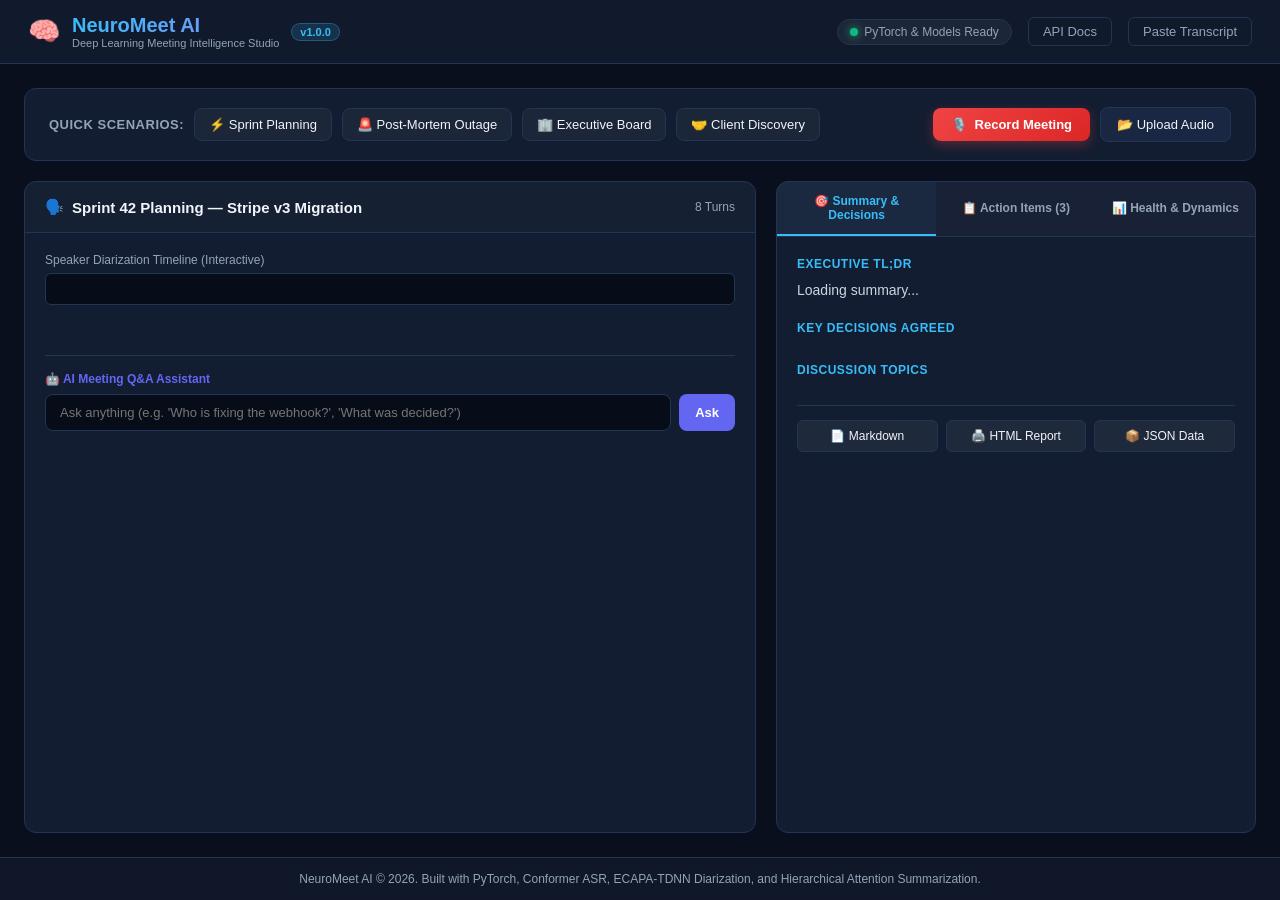
==== web/index.html @ 3f5604d3 "feat: complete initial implementation of NeuroMeet AI meeting assistant" ====
<!DOCTYPE html>
<html lang="en">
<head>
  <meta charset="UTF-8">
  <meta name="viewport" content="width=device-width, initial-scale=1.0">
  <title>NeuroMeet AI — Deep Learning Meeting Assistant</title>
  <link rel="icon" href="data:image/svg+xml,<svg xmlns='http://www.w3.org/2000/svg' viewBox='0 0 100 100'><text y='.9em' font-size='90'>🧠</text></svg>">
  <style>
    :root {
      --bg-dark: #0a0f1d;
      --bg-card: #131d31;
      --bg-card-hover: #1a2742;
      --border-color: #233554;
      --text-main: #f1f5f9;
      --text-muted: #94a3b8;
      --accent-blue: #38bdf8;
      --accent-indigo: #6366f1;
      --accent-emerald: #10b981;
      --accent-amber: #f59e0b;
      --accent-rose: #f43f5e;
      --spk-1: #38bdf8;
      --spk-2: #a855f7;
      --spk-3: #10b981;
      --spk-4: #f59e0b;
    }
    * { box-sizing: border-box; margin: 0; padding: 0; font-family: -apple-system, BlinkMacSystemFont, "Segoe UI", Roboto, Oxygen, Ubuntu, Cantarell, sans-serif; }
    body { background: var(--bg-dark); color: var(--text-main); min-height: 100vh; display: flex; flex-direction: column; overflow-x: hidden; }

    /* Header */
    header { background: rgba(19, 29, 49, 0.85); backdrop-filter: blur(12px); border-bottom: 1px solid var(--border-color); padding: 14px 28px; display: flex; justify-content: space-between; align-items: center; position: sticky; top: 0; z-index: 50; }
    .logo-group { display: flex; align-items: center; gap: 12px; }
    .logo-icon { font-size: 26px; }
    .logo-title { font-size: 20px; font-weight: 700; background: linear-gradient(135deg, #38bdf8, #818cf8); -webkit-background-clip: text; -webkit-text-fill-color: transparent; }
    .logo-badge { font-size: 11px; background: rgba(56, 189, 248, 0.15); color: var(--accent-blue); padding: 2px 8px; border-radius: 12px; border: 1px solid rgba(56, 189, 248, 0.3); font-weight: 600; }
    .header-actions { display: flex; align-items: center; gap: 16px; }
    .status-pill { display: flex; align-items: center; gap: 6px; font-size: 12px; color: var(--text-muted); background: rgba(255, 255, 255, 0.05); padding: 5px 12px; border-radius: 20px; border: 1px solid var(--border-color); }
    .status-dot { width: 8px; height: 8px; border-radius: 50%; background: var(--accent-emerald); box-shadow: 0 0 8px var(--accent-emerald); }
    .btn-ghost { background: transparent; color: var(--text-muted); border: 1px solid var(--border-color); padding: 6px 14px; border-radius: 6px; font-size: 13px; cursor: pointer; transition: all 0.2s; text-decoration: none; }
    .btn-ghost:hover { background: var(--bg-card-hover); color: var(--text-main); }

    /* Main Container */
    main { flex: 1; padding: 24px; max-width: 1600px; margin: 0 auto; width: 100%; display: flex; flex-direction: column; gap: 20px; }

    /* Control Toolbar */
    .toolbar-card { background: var(--bg-card); border: 1px solid var(--border-color); border-radius: 12px; padding: 18px 24px; display: flex; flex-wrap: wrap; justify-content: space-between; align-items: center; gap: 16px; }
    .scenario-picker { display: flex; align-items: center; gap: 10px; flex-wrap: wrap; }
    .scenario-label { font-size: 13px; color: var(--text-muted); font-weight: 600; text-transform: uppercase; letter-spacing: 0.5px; }
    .btn-scenario { background: rgba(255, 255, 255, 0.04); color: var(--text-main); border: 1px solid var(--border-color); padding: 8px 14px; border-radius: 8px; font-size: 13px; cursor: pointer; transition: all 0.2s; display: flex; align-items: center; gap: 6px; }
    .btn-scenario:hover, .btn-scenario.active { background: rgba(56, 189, 248, 0.15); border-color: var(--accent-blue); color: var(--accent-blue); }
    .action-controls { display: flex; align-items: center; gap: 10px; }
    .btn-record { background: linear-gradient(135deg, #ef4444, #dc2626); color: white; border: none; padding: 9px 18px; border-radius: 8px; font-size: 13px; font-weight: 600; cursor: pointer; display: flex; align-items: center; gap: 8px; transition: 0.2s; box-shadow: 0 4px 12px rgba(239, 68, 68, 0.3); }
    .btn-record:hover { filter: brightness(1.1); }
    .btn-record.recording { animation: pulse-red 1.5s infinite; }
    @keyframes pulse-red { 0%, 100% { box-shadow: 0 0 0 0 rgba(239, 68, 68, 0.7); } 50% { box-shadow: 0 0 0 10px rgba(239, 68, 68, 0); } }
    .btn-upload { background: var(--bg-card-hover); color: var(--text-main); border: 1px solid var(--border-color); padding: 9px 16px; border-radius: 8px; font-size: 13px; cursor: pointer; }
    .btn-upload:hover { border-color: var(--accent-blue); color: var(--accent-blue); }

    /* Audio Visualizer & Waveform */
    #visualizer-panel { display: none; background: #0c1424; border: 1px solid var(--border-color); border-radius: 10px; padding: 14px; align-items: center; gap: 16px; }
    #waveCanvas { flex: 1; height: 50px; background: #070d18; border-radius: 6px; }
    .timer-badge { font-family: monospace; font-size: 16px; font-weight: bold; color: var(--accent-rose); min-width: 60px; }

    /* 2-Column Grid Layout */
    .dashboard-grid { display: grid; grid-template-columns: 1fr 480px; gap: 20px; flex: 1; }
    @media (max-width: 1200px) { .dashboard-grid { grid-template-columns: 1fr; } }

    /* Cards */
    .card { background: var(--bg-card); border: 1px solid var(--border-color); border-radius: 12px; overflow: hidden; display: flex; flex-direction: column; }
    .card-header { padding: 16px 20px; border-bottom: 1px solid var(--border-color); display: flex; justify-content: space-between; align-items: center; background: rgba(255, 255, 255, 0.01); }
    .card-title { font-size: 15px; font-weight: 700; display: flex; align-items: center; gap: 8px; color: var(--text-main); }
    .card-body { padding: 20px; flex: 1; overflow-y: auto; }

    /* Diarization Timeline */
    .diarization-bar { display: flex; height: 32px; border-radius: 6px; overflow: hidden; margin-bottom: 14px; background: #070d18; border: 1px solid var(--border-color); }
    .diar-segment { height: 100%; transition: opacity 0.2s; cursor: pointer; position: relative; }
    .diar-segment:hover { opacity: 0.8; }
    .timeline-legend { display: flex; gap: 14px; flex-wrap: wrap; font-size: 12px; margin-bottom: 18px; }
    .legend-item { display: flex; align-items: center; gap: 6px; color: var(--text-muted); }
    .legend-color { width: 12px; height: 12px; border-radius: 3px; }

    /* Transcript Feed */
    .transcript-feed { display: flex; flex-direction: column; gap: 12px; max-height: 540px; overflow-y: auto; padding-right: 6px; }
    .turn-card { background: rgba(255, 255, 255, 0.02); border: 1px solid var(--border-color); border-radius: 8px; padding: 14px; transition: all 0.2s; }
    .turn-card:hover { border-color: rgba(56, 189, 248, 0.4); background: rgba(255, 255, 255, 0.04); }
    .turn-header { display: flex; justify-content: space-between; align-items: center; margin-bottom: 8px; }
    .turn-speaker { font-weight: 600; font-size: 13px; display: flex; align-items: center; gap: 8px; }
    .speaker-dot { width: 8px; height: 8px; border-radius: 50%; }
    .turn-meta { font-size: 11px; color: var(--text-muted); display: flex; align-items: center; gap: 8px; }
    .turn-text { font-size: 14px; color: #cbd5e1; line-height: 1.5; }
    .turn-tag { font-size: 10px; padding: 2px 6px; border-radius: 4px; text-transform: uppercase; font-weight: 600; }
    .tag-positive { background: rgba(16, 185, 129, 0.2); color: var(--accent-emerald); }
    .tag-negative { background: rgba(244, 63, 94, 0.2); color: var(--accent-rose); }
    .tag-neutral { background: rgba(148, 163, 184, 0.2); color: var(--text-muted); }

    /* Q&A Assistant Drawer */
    .qa-box { margin-top: 18px; border-top: 1px solid var(--border-color); padding-top: 16px; }
    .qa-input-group { display: flex; gap: 8px; margin-bottom: 12px; }
    .qa-input { flex: 1; background: #070d18; border: 1px solid var(--border-color); border-radius: 8px; padding: 10px 14px; color: var(--text-main); font-size: 13px; outline: none; }
    .qa-input:focus { border-color: var(--accent-blue); }
    .btn-qa { background: var(--accent-indigo); color: white; border: none; padding: 0 16px; border-radius: 8px; font-size: 13px; font-weight: 600; cursor: pointer; }
    .qa-result-card { display: none; background: #0c1424; border: 1px solid rgba(99, 102, 241, 0.4); border-radius: 8px; padding: 14px; font-size: 13px; }
    .qa-answer { color: #e2e8f0; margin-bottom: 10px; line-height: 1.4; }
    .qa-citation { font-size: 11px; color: var(--text-muted); border-left: 2px solid var(--accent-indigo); padding-left: 8px; }

    /* Right Column: Tabbed Intelligence Panel */
    .tabs-header { display: flex; background: rgba(255, 255, 255, 0.02); border-bottom: 1px solid var(--border-color); }
    .tab-btn { flex: 1; padding: 12px 10px; background: transparent; border: none; color: var(--text-muted); font-size: 12px; font-weight: 600; cursor: pointer; border-bottom: 2px solid transparent; transition: all 0.2s; text-align: center; }
    .tab-btn.active { color: var(--accent-blue); border-bottom-color: var(--accent-blue); background: rgba(56, 189, 248, 0.05); }

    /* Summary Tab */
    .summary-section { margin-bottom: 20px; }
    .summary-heading { font-size: 12px; font-weight: 700; color: var(--accent-blue); text-transform: uppercase; margin-bottom: 8px; letter-spacing: 0.5px; }
    .summary-text { font-size: 14px; color: #cbd5e1; line-height: 1.6; }
    .decisions-list { display: flex; flex-direction: column; gap: 8px; }
    .decision-item { background: rgba(56, 189, 248, 0.06); border-left: 3px solid var(--accent-blue); padding: 10px 12px; font-size: 13px; border-radius: 0 6px 6px 0; }
    .topic-badges { display: flex; flex-wrap: wrap; gap: 6px; }
    .topic-pill { background: rgba(255, 255, 255, 0.05); border: 1px solid var(--border-color); padding: 4px 10px; border-radius: 20px; font-size: 12px; color: var(--text-muted); }

    /* Action Items Tab */
    .actions-list { display: flex; flex-direction: column; gap: 10px; }
    .action-row { background: rgba(255, 255, 255, 0.03); border: 1px solid var(--border-color); border-radius: 8px; padding: 12px; display: flex; flex-direction: column; gap: 8px; }
    .action-top { display: flex; justify-content: space-between; align-items: flex-start; gap: 10px; }
    .action-checkbox-group { display: flex; align-items: flex-start; gap: 10px; flex: 1; }
    .action-task { font-size: 13px; font-weight: 600; color: #f1f5f9; line-height: 1.4; }
    .action-meta { display: flex; gap: 10px; font-size: 11px; color: var(--text-muted); }
    .prio-badge { padding: 2px 6px; border-radius: 4px; font-size: 10px; font-weight: 700; text-transform: uppercase; }
    .prio-urgent { background: rgba(244, 63, 94, 0.2); color: var(--accent-rose); border: 1px solid rgba(244, 63, 94, 0.3); }
    .prio-high { background: rgba(245, 158, 11, 0.2); color: var(--accent-amber); border: 1px solid rgba(245, 158, 11, 0.3); }
    .prio-medium { background: rgba(56, 189, 248, 0.2); color: var(--accent-blue); border: 1px solid rgba(56, 189, 248, 0.3); }
    .prio-low { background: rgba(16, 185, 129, 0.2); color: var(--accent-emerald); border: 1px solid rgba(16, 185, 129, 0.3); }

    /* Analytics Tab */
    .health-score-card { background: linear-gradient(135deg, rgba(56, 189, 248, 0.1), rgba(99, 102, 241, 0.1)); border: 1px solid rgba(56, 189, 248, 0.3); border-radius: 10px; padding: 18px; display: flex; align-items: center; justify-content: space-between; margin-bottom: 20px; }
    .score-circle { width: 68px; height: 68px; border-radius: 50%; border: 4px solid var(--accent-blue); display: flex; flex-direction: column; align-items: center; justify-content: center; font-weight: 800; font-size: 22px; color: var(--accent-blue); }
    .score-label { font-size: 9px; color: var(--text-muted); }
    .analytics-section { margin-bottom: 20px; }
    .talktime-bars { display: flex; flex-direction: column; gap: 8px; margin-top: 10px; }
    .talktime-row { display: flex; align-items: center; gap: 10px; font-size: 12px; }
    .talktime-name { width: 110px; white-space: nowrap; overflow: hidden; text-overflow: ellipsis; color: var(--text-muted); }
    .talktime-bar-bg { flex: 1; height: 10px; background: #070d18; border-radius: 5px; overflow: hidden; }
    .talktime-bar-fill { height: 100%; border-radius: 5px; }
    .talktime-pct { width: 40px; text-align: right; font-weight: 600; color: #f1f5f9; }

    /* Export Bar */
    .export-bar { display: flex; gap: 8px; margin-top: 16px; padding-top: 14px; border-top: 1px solid var(--border-color); }
    .btn-export { flex: 1; background: rgba(255, 255, 255, 0.05); color: var(--text-main); border: 1px solid var(--border-color); padding: 8px; border-radius: 6px; font-size: 12px; cursor: pointer; text-align: center; transition: 0.2s; }
    .btn-export:hover { background: var(--bg-card-hover); border-color: var(--accent-blue); color: var(--accent-blue); }

    /* Modal / Paste transcript */
    #transcriptModal { display: none; position: fixed; inset: 0; background: rgba(0, 0, 0, 0.7); backdrop-filter: blur(4px); z-index: 100; align-items: center; justify-content: center; }
    .modal-content { background: var(--bg-card); border: 1px solid var(--border-color); border-radius: 12px; width: 90%; max-width: 600px; padding: 24px; display: flex; flex-direction: column; gap: 14px; }
    .modal-textarea { width: 100%; height: 200px; background: #070d18; border: 1px solid var(--border-color); border-radius: 8px; padding: 12px; color: var(--text-main); font-size: 13px; resize: vertical; }

    /* Footer */
    footer { border-top: 1px solid var(--border-color); padding: 14px 28px; text-align: center; font-size: 12px; color: var(--text-muted); background: rgba(19, 29, 49, 0.6); }
  </style>
</head>
<body>

  <!-- Header -->
  <header>
    <div class="logo-group">
      <span class="logo-icon">🧠</span>
      <div>
        <div class="logo-title">NeuroMeet AI</div>
        <div style="font-size: 11px; color: var(--text-muted);">Deep Learning Meeting Intelligence Studio</div>
      </div>
      <span class="logo-badge">v1.0.0</span>
    </div>
    <div class="header-actions">
      <div class="status-pill">
        <div class="status-dot"></div>
        <span id="systemStatus">PyTorch & Models Ready</span>
      </div>
      <a href="/docs" target="_blank" class="btn-ghost">API Docs</a>
      <button class="btn-ghost" onclick="openTranscriptModal()">Paste Transcript</button>
    </div>
  </header>

  <!-- Main Content -->
  <main>
    <!-- Scenario & Recording Toolbar -->
    <div class="toolbar-card">
      <div class="scenario-picker">
        <span class="scenario-label">Quick Scenarios:</span>
        <button class="btn-scenario active" onclick="loadScenario('sprint_planning')">⚡ Sprint Planning</button>
        <button class="btn-scenario" onclick="loadScenario('tech_postmortem')">🚨 Post-Mortem Outage</button>
        <button class="btn-scenario" onclick="loadScenario('board_strategy')">🏢 Executive Board</button>
        <button class="btn-scenario" onclick="loadScenario('client_discovery')">🤝 Client Discovery</button>
      </div>
      <div class="action-controls">
        <button id="recordBtn" class="btn-record" onclick="toggleRecording()">
          <span>🎙️</span> <span id="recordBtnText">Record Meeting</span>
        </button>
        <label class="btn-upload">
          📂 Upload Audio
          <input type="file" id="audioUploadInput" accept="audio/*" style="display:none;" onchange="handleAudioUpload(event)">
        </label>
      </div>
    </div>

    <!-- Live Audio Visualizer -->
    <div id="visualizer-panel">
      <span class="timer-badge" id="recordTimer">00:00</span>
      <canvas id="waveCanvas"></canvas>
      <span style="font-size: 12px; color: var(--text-muted);">Live speech stream processing via Web Audio API...</span>
    </div>

    <!-- Dashboard 2-Column Grid -->
    <div class="dashboard-grid">
      <!-- Left Column: Diarization & Transcript Feed -->
      <div class="card">
        <div class="card-header">
          <div class="card-title">
            <span>🗣️</span>
            <span id="meetingTitle">Sprint 42 Planning — Stripe v3 Migration</span>
          </div>
          <span style="font-size: 12px; color: var(--text-muted);" id="turnCountBadge">8 Turns</span>
        </div>
        <div class="card-body">
          <!-- Diarization Timeline Bar -->
          <div style="font-size: 12px; color: var(--text-muted); margin-bottom: 6px;">Speaker Diarization Timeline (Interactive)</div>
          <div class="diarization-bar" id="diarizationTimeline"></div>
          <div class="timeline-legend" id="timelineLegend"></div>

          <!-- Transcript Scroll Feed -->
          <div class="transcript-feed" id="transcriptFeed"></div>

          <!-- Q&A Assistant -->
          <div class="qa-box">
            <div style="font-size: 12px; font-weight: 700; color: var(--accent-indigo); margin-bottom: 8px;">🤖 AI Meeting Q&A Assistant</div>
            <div class="qa-input-group">
              <input type="text" id="qaInput" class="qa-input" placeholder="Ask anything (e.g. 'Who is fixing the webhook?', 'What was decided?')" onkeydown="if(event.key==='Enter')askQuestion()">
              <button class="btn-qa" onclick="askQuestion()">Ask</button>
            </div>
            <div id="qaResult" class="qa-result-card">
              <div id="qaAnswer" class="qa-answer"></div>
              <div id="qaCitation" class="qa-citation"></div>
            </div>
          </div>
        </div>
      </div>

      <!-- Right Column: Tabs (Summary, Action Items, Analytics) -->
      <div class="card">
        <div class="tabs-header">
          <button class="tab-btn active" onclick="switchTab('summary')">🎯 Summary & Decisions</button>
          <button class="tab-btn" onclick="switchTab('actions')">📋 Action Items (<span id="actionBadge">3</span>)</button>
          <button class="tab-btn" onclick="switchTab('analytics')">📊 Health & Dynamics</button>
        </div>
        <div class="card-body">

          <!-- Tab 1: Summary -->
          <div id="tab-summary">
            <div class="summary-section">
              <div class="summary-heading">Executive TL;DR</div>
              <p class="summary-text" id="execSummaryText">Loading summary...</p>
            </div>
            <div class="summary-section">
              <div class="summary-heading">Key Decisions Agreed</div>
              <div class="decisions-list" id="decisionsList"></div>
            </div>
            <div class="summary-section">
              <div class="summary-heading">Discussion Topics</div>
              <div class="topic-badges" id="topicsList"></div>
            </div>
          </div>

          <!-- Tab 2: Action Items -->
          <div id="tab-actions" style="display: none;">
            <div class="actions-list" id="actionItemsList"></div>
          </div>

          <!-- Tab 3: Analytics & Health -->
          <div id="tab-analytics" style="display: none;">
            <div class="health-score-card">
              <div>
                <div style="font-size: 12px; color: var(--accent-blue); font-weight: bold;">MEETING HEALTH SCORE</div>
                <div id="healthCategory" style="font-size: 15px; font-weight: 700; color: #f1f5f9; margin: 4px 0;">Highly Productive</div>
                <div id="healthSubscores" style="font-size: 11px; color: var(--text-muted);">Participation: 22/25 | Actionability: 32/35</div>
              </div>
              <div class="score-circle">
                <span id="healthScoreNum">94</span>
                <span class="score-label" id="healthGrade">GRADE A+</span>
              </div>
            </div>

            <div class="analytics-section">
              <div class="summary-heading">Talk-Time Distribution</div>
              <div class="talktime-bars" id="talktimeBars"></div>
            </div>

            <div class="analytics-section">
              <div class="summary-heading">AI Coach Recommendations</div>
              <ul id="coachRecs" style="font-size: 13px; color: #cbd5e1; padding-left: 18px; line-height: 1.5;"></ul>
            </div>
          </div>

          <!-- Export Actions -->
          <div class="export-bar">
            <button class="btn-export" onclick="exportData('markdown')">📄 Markdown</button>
            <button class="btn-export" onclick="exportData('html')">🖨️ HTML Report</button>
            <button class="btn-export" onclick="exportData('json')">📦 JSON Data</button>
          </div>
        </div>
      </div>
    </div>
  </main>

  <!-- Modal: Paste Transcript -->
  <div id="transcriptModal">
    <div class="modal-content">
      <div style="display:flex; justify-content:space-between; align-items:center;">
        <h3 style="font-size:16px;">Paste Meeting Transcript</h3>
        <button style="background:none; border:none; color:var(--text-muted); cursor:pointer; font-size:18px;" onclick="closeTranscriptModal()">&times;</button>
      </div>
      <input type="text" id="customTitleInput" class="qa-input" placeholder="Meeting Title (e.g., Q3 Strategy Review)">
      <textarea id="customTranscriptInput" class="modal-textarea" placeholder="Paste dialogue here... Format:
Alice: We agreed to launch the beta next month.
Bob: I will handle the database deployment by Friday.
Charlie: Excellent, let's keep to this schedule."></textarea>
      <div style="display:flex; justify-content:flex-end; gap:8px;">
        <button class="btn-ghost" onclick="closeTranscriptModal()">Cancel</button>
        <button class="btn-qa" onclick="submitCustomTranscript()">Analyze Meeting</button>
      </div>
    </div>
  </div>

  <!-- Footer -->
  <footer>
    NeuroMeet AI &copy; 2026. Built with PyTorch, Conformer ASR, ECAPA-TDNN Diarization, and Hierarchical Attention Summarization.
  </footer>

  <!-- Script -->
  <script>
    let currentMeetingData = null;
    let isRecording = false;
    let mediaRecorder = null;
    let audioChunks = [];
    let audioContext = null;
    let analyser = null;
    let animationId = null;
    let recordStartTime = 0;
    let timerInterval = null;

    const speakerColors = ["#38bdf8", "#a855f7", "#10b981", "#f59e0b", "#ec4899", "#6366f1"];

    // Initialize
    window.addEventListener("DOMContentLoaded", () => {
      loadScenario('sprint_planning');
    });

    async function loadScenario(id) {
      document.querySelectorAll(".btn-scenario").forEach(b => b.classList.remove("active"));
      event?.target?.classList.add("active");

      try {
        const res = await fetch(`/api/v1/meetings/sample/${id}`);
        if (!res.ok) throw new Error("Failed to load scenario");
        const data = await res.json();
        renderMeeting(data);
      } catch (err) {
        console.error("API Error, falling back to simulated scenario:", err);
      }
    }

    function renderMeeting(data) {
      currentMeetingData = data;
      document.getElementById("meetingTitle").innerText = data.title;
      document.getElementById("turnCountBadge").innerText = `${data.turns.length} Turns`;

      // 1. Render Diarization Timeline
      renderDiarization(data.turns);

      // 2. Render Transcript Feed
      renderTranscript(data.turns);

      // 3. Render Executive Summary & Decisions
      document.getElementById("execSummaryText").innerText = data.minutes.executive_summary;
      const decList = document.getElementById("decisionsList");
      decList.innerHTML = data.minutes.key_decisions.map(d => `<div class="decision-item">📌 ${d}</div>`).join("");

      const topList = document.getElementById("topicsList");
      topList.innerHTML = data.minutes.discussion_topics.map(t => `<span class="topic-pill">🏷️ ${t}</span>`).join("");

      // 4. Render Action Items
      document.getElementById("actionBadge").innerText = data.action_items.length;
      const actList = document.getElementById("actionItemsList");
      actList.innerHTML = data.action_items.map(a => `
        <div class="action-row">
          <div class="action-top">
            <div class="action-checkbox-group">
              <input type="checkbox" style="margin-top:3px; cursor:pointer;">
              <span class="action-task">${a.task}</span>
            </div>
            <span class="prio-badge prio-${a.priority.toLowerCase()}">${a.priority}</span>
          </div>
          <div class="action-meta">
            <span>👤 <strong>${a.assignee}</strong></span>
            <span>📅 Due: ${a.deadline}</span>
          </div>
        </div>
      `).join("");

      // 5. Render Health & Analytics
      const h = data.health;
      document.getElementById("healthScoreNum").innerText = h.overall_score;
      document.getElementById("healthGrade").innerText = `GRADE ${h.grade}`;
      document.getElementById("healthCategory").innerText = h.category;
      document.getElementById("healthSubscores").innerText = `Participation: ${h.participation_subscore}/25 | Actionability: ${h.actionability_subscore}/35 | Sentiment: ${h.sentiment_subscore}/25`;

      const recs = document.getElementById("coachRecs");
      recs.innerHTML = h.recommendations.map(r => `<li>${r}</li>`).join("");

      // Talk time bars
      const part = data.participation;
      const bars = document.getElementById("talktimeBars");
      bars.innerHTML = Object.entries(part.talk_time_percentages).map(([spk, pct], i) => `
        <div class="talktime-row">
          <span class="talktime-name" title="${spk}">${spk}</span>
          <div class="talktime-bar-bg">
            <div class="talktime-bar-fill" style="width: ${pct}%; background: ${speakerColors[i % speakerColors.length]};"></div>
          </div>
          <span class="talktime-pct">${pct}%</span>
        </div>
      `).join("");
    }

    function renderDiarization(turns) {
      const container = document.getElementById("diarizationTimeline");
      const legend = document.getElementById("timelineLegend");
      container.innerHTML = "";
      legend.innerHTML = "";

      const uniqueSpeakers = [...new Set(turns.map(t => t.speaker))];
      const spkColorMap = {};
      uniqueSpeakers.forEach((spk, idx) => {
        spkColorMap[spk] = speakerColors[idx % speakerColors.length];
      });

      legend.innerHTML = uniqueSpeakers.map(spk => `
        <div class="legend-item">
          <div class="legend-color" style="background: ${spkColorMap[spk]}"></div>
          <span>${spk}</span>
        </div>
      `).join("");

      const totalDur = turns.reduce((acc, t) => acc + (t.duration_sec || 2.0), 0) || 1.0;
      turns.forEach((t, i) => {
        const dur = t.duration_sec || 2.0;
        const pct = (dur / totalDur) * 100.0;
        const color = spkColorMap[t.speaker] || "#38bdf8";
        const div = document.createElement("div");
        div.className = "diar-segment";
        div.style.width = `${pct}%`;
        div.style.background = color;
        div.title = `${t.speaker}: ${dur.toFixed(1)}s`;
        div.onclick = () => highlightTurn(i);
        container.appendChild(div);
      });
    }

    function renderTranscript(turns) {
      const feed = document.getElementById("transcriptFeed");
      const uniqueSpeakers = [...new Set(turns.map(t => t.speaker))];
      const spkColorMap = {};
      uniqueSpeakers.forEach((spk, idx) => {
        spkColorMap[spk] = speakerColors[idx % speakerColors.length];
      });

      feed.innerHTML = turns.map((t, idx) => {
        const color = spkColorMap[t.speaker] || "#38bdf8";
        return `
          <div class="turn-card" id="turn-${idx}">
            <div class="turn-header">
              <div class="turn-speaker" style="color:${color}">
                <div class="speaker-dot" style="background:${color}"></div>
                <span>${t.speaker}</span>
              </div>
              <div class="turn-meta">
                <span>#${idx + 1}</span>
                <span>${t.start_sec !== null && t.start_sec !== undefined ? t.start_sec.toFixed(1) + 's' : ''}</span>
              </div>
            </div>
            <div class="turn-text">${t.text}</div>
          </div>
        `;
      }).join("");
    }

    function highlightTurn(idx) {
      const el = document.getElementById(`turn-${idx}`);
      if (el) {
        el.scrollIntoView({ behavior: "smooth", block: "center" });
        el.style.borderColor = "var(--accent-blue)";
        el.style.background = "rgba(56, 189, 248, 0.15)";
        setTimeout(() => {
          el.style.borderColor = "var(--border-color)";
          el.style.background = "rgba(255, 255, 255, 0.02)";
        }, 1500);
      }
    }

    function switchTab(name) {
      document.querySelectorAll(".tab-btn").forEach(b => b.classList.remove("active"));
      event.target.classList.add("active");
      document.getElementById("tab-summary").style.display = name === "summary" ? "block" : "none";
      document.getElementById("tab-actions").style.display = name === "actions" ? "block" : "none";
      document.getElementById("tab-analytics").style.display = name === "analytics" ? "block" : "none";
    }

    async function askQuestion() {
      const input = document.getElementById("qaInput");
      const query = input.value.trim();
      if (!query || !currentMeetingData) return;

      const resBox = document.getElementById("qaResult");
      const ansEl = document.getElementById("qaAnswer");
      const citEl = document.getElementById("qaCitation");
      resBox.style.display = "block";
      ansEl.innerText = "Consulting neural meeting memory...";
      citEl.innerText = "";

      try {
        const res = await fetch("/api/v1/meetings/qa", {
          method: "POST",
          headers: { "Content-Type": "application/json" },
          body: JSON.stringify({ query: query, turns: currentMeetingData.turns }),
        });
        const data = await res.json();
        ansEl.innerText = data.answer;
        if (data.citations && data.citations.length > 0) {
          const c = data.citations[0];
          citEl.innerText = `Citation: Turn #${c.turn_index + 1} (${c.speaker}) — Relevance: ${(c.score * 100).toFixed(0)}%`;
        }
      } catch (e) {
        ansEl.innerText = "Error answering question.";
      }
    }

    // Live Recording
    async function toggleRecording() {
      const btn = document.getElementById("recordBtn");
      const text = document.getElementById("recordBtnText");
      const panel = document.getElementById("visualizer-panel");

      if (!isRecording) {
        try {
          const stream = await navigator.mediaDevices.getUserMedia({ audio: true });
          audioContext = new (window.AudioContext || window.webkitAudioContext)();
          const source = audioContext.createMediaStreamSource(stream);
          analyser = audioContext.createAnalyser();
          analyser.fftSize = 256;
          source.connect(analyser);

          mediaRecorder = new MediaRecorder(stream);
          audioChunks = [];
          mediaRecorder.ondataavailable = e => audioChunks.push(e.data);
          mediaRecorder.onstop = uploadRecordedAudio;
          mediaRecorder.start();

          isRecording = true;
          btn.classList.add("recording");
          text.innerText = "Stop Recording";
          panel.style.display = "flex";
          recordStartTime = Date.now();
          timerInterval = setInterval(updateTimer, 1000);
          drawWaveform();
        } catch (err) {
          alert("Microphone access denied or unsupported in browser: " + err.message);
        }
      } else {
        isRecording = false;
        mediaRecorder.stop();
        btn.classList.remove("recording");
        text.innerText = "Record Meeting";
        panel.style.display = "none";
        clearInterval(timerInterval);
        cancelAnimationFrame(animationId);
      }
    }

    function updateTimer() {
      const diff = Math.floor((Date.now() - recordStartTime) / 1000);
      const m = String(Math.floor(diff / 60)).padStart(2, "0");
      const s = String(diff % 60).padStart(2, "0");
      document.getElementById("recordTimer").innerText = `${m}:${s}`;
    }

    function drawWaveform() {
      if (!isRecording || !analyser) return;
      const canvas = document.getElementById("waveCanvas");
      const ctx = canvas.getContext("2d");
      const bufferLen = analyser.frequencyBinCount;
      const dataArray = new Uint8Array(bufferLen);
      analyser.getByteFrequencyData(dataArray);

      ctx.fillStyle = "#070d18";
      ctx.fillRect(0, 0, canvas.width, canvas.height);

      const barWidth = (canvas.width / bufferLen) * 2.5;
      let x = 0;
      for (let i = 0; i < bufferLen; i++) {
        const barHeight = (dataArray[i] / 255) * canvas.height;
        ctx.fillStyle = "#38bdf8";
        ctx.fillRect(x, canvas.height - barHeight, barWidth, barHeight);
        x += barWidth + 1;
      }
      animationId = requestAnimationFrame(drawWaveform);
    }

    async function uploadRecordedAudio() {
      const audioBlob = new Blob(audioChunks, { type: "audio/wav" });
      const formData = new FormData();
      formData.append("file", audioBlob, "recording.wav");
      formData.append("title", "Live Recorded Meeting Session");

      document.getElementById("systemStatus").innerText = "Diarizing & Transcribing Live Audio...";
      try {
        const res = await fetch("/api/v1/meetings/process-audio", { method: "POST", body: formData });
        const data = await res.json();
        renderMeeting(data);
        document.getElementById("systemStatus").innerText = "Live Audio Processed Successfully";
      } catch (err) {
        alert("Failed to analyze audio stream: " + err.message);
      }
    }

    async function handleAudioUpload(e) {
      const file = e.target.files[0];
      if (!file) return;
      const formData = new FormData();
      formData.append("file", file);
      formData.append("title", file.name);

      document.getElementById("systemStatus").innerText = "Analyzing Uploaded Audio...";
      try {
        const res = await fetch("/api/v1/meetings/process-audio", { method: "POST", body: formData });
        const data = await res.json();
        renderMeeting(data);
        document.getElementById("systemStatus").innerText = "Audio File Ready";
      } catch (err) {
        alert("Audio processing failed: " + err.message);
      }
    }

    function openTranscriptModal() { document.getElementById("transcriptModal").style.display = "flex"; }
    function closeTranscriptModal() { document.getElementById("transcriptModal").style.display = "none"; }

    async function submitCustomTranscript() {
      const title = document.getElementById("customTitleInput").value.trim() || "Custom Meeting Session";
      const text = document.getElementById("customTranscriptInput").value.trim();
      if (!text) return;
      closeTranscriptModal();

      document.getElementById("systemStatus").innerText = "Processing Neural Meeting Intelligence...";
      try {
        const res = await fetch("/api/v1/meetings/process-transcript", {
          method: "POST",
          headers: { "Content-Type": "application/json" },
          body: JSON.stringify({ title, transcript: text }),
        });
        const data = await res.json();
        renderMeeting(data);
        document.getElementById("systemStatus").innerText = "Meeting Intelligence Ready";
      } catch (e) {
        alert("Error processing transcript: " + e.message);
      }
    }

    async function exportData(format) {
      if (!currentMeetingData) return;
      try {
        const res = await fetch("/api/v1/meetings/export", {
          method: "POST",
          headers: { "Content-Type": "application/json" },
          body: JSON.stringify({ meeting_data: currentMeetingData, format: format }),
        });
        const data = await res.json();
        const blob = new Blob([data.content], { type: format === "html" ? "text/html" : "text/plain" });
        const url = URL.createObjectURL(blob);
        const a = document.createElement("a");
        a.href = url;
        a.download = data.filename;
        a.click();
      } catch (e) {
        alert("Export failed: " + e.message);
      }
    }
  </script>
</body>
</html>
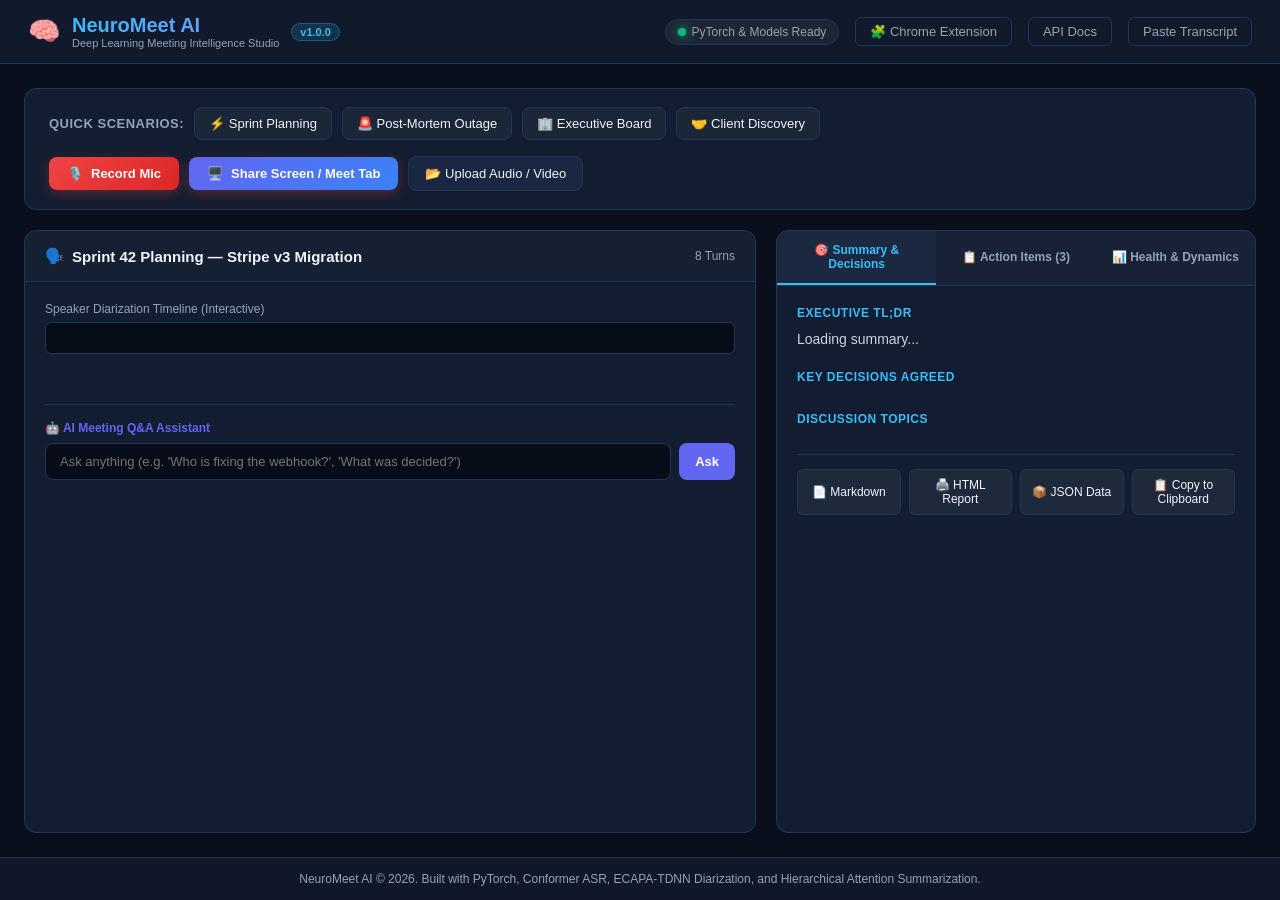
==== commit 446f098c: "feat(realtime): add screen share meeting recording, clipboard copy, and comprehensive realtime deplo" ====
--- a/web/index.html
+++ b/web/index.html
@@ -172,6 +172,7 @@
         <div class="status-dot"></div>
         <span id="systemStatus">PyTorch & Models Ready</span>
       </div>
+      <a href="/static/neuromeet-chrome-extension-v1.0.0.zip" download class="btn-ghost" title="Download Chrome Extension for Google Meet / Zoom / Teams">🧩 Chrome Extension</a>
       <a href="/docs" target="_blank" class="btn-ghost">API Docs</a>
       <button class="btn-ghost" onclick="openTranscriptModal()">Paste Transcript</button>
     </div>
@@ -190,11 +191,14 @@
       </div>
       <div class="action-controls">
         <button id="recordBtn" class="btn-record" onclick="toggleRecording()">
-          <span>🎙️</span> <span id="recordBtnText">Record Meeting</span>
+          <span>🎙️</span> <span id="recordBtnText">Record Mic</span>
+        </button>
+        <button id="screenShareBtn" class="btn-record" style="background: linear-gradient(135deg, #6366f1, #3b82f6);" onclick="toggleScreenShare()">
+          <span>🖥️</span> <span id="screenShareBtnText">Share Screen / Meet Tab</span>
         </button>
         <label class="btn-upload">
-          📂 Upload Audio
-          <input type="file" id="audioUploadInput" accept="audio/*" style="display:none;" onchange="handleAudioUpload(event)">
+          📂 Upload Audio / Video
+          <input type="file" id="audioUploadInput" accept="audio/*,video/*,.mp4,.mkv,.webm,.mov,.avi,.wav,.mp3,.m4a,.ogg" style="display:none;" onchange="handleAudioUpload(event)">
         </label>
       </div>
     </div>
@@ -301,6 +305,7 @@
             <button class="btn-export" onclick="exportData('markdown')">📄 Markdown</button>
             <button class="btn-export" onclick="exportData('html')">🖨️ HTML Report</button>
             <button class="btn-export" onclick="exportData('json')">📦 JSON Data</button>
+            <button class="btn-export" onclick="copyFormattedMinutes()">📋 Copy to Clipboard</button>
           </div>
         </div>
       </div>
@@ -356,17 +361,26 @@
 
       try {
         const res = await fetch(`/api/v1/meetings/sample/${id}`);
-        if (!res.ok) throw new Error("Failed to load scenario");
+        if (!res.ok) {
+          const errData = await res.json().catch(() => ({}));
+          throw new Error(errData.detail || "Failed to load scenario " + id);
+        }
         const data = await res.json();
         renderMeeting(data);
       } catch (err) {
-        console.error("API Error, falling back to simulated scenario:", err);
+        console.error("API Error loading scenario:", err);
+        alert("Scenario loading failed: " + err.message);
       }
     }
 
     function renderMeeting(data) {
+      if (!data || !Array.isArray(data.turns)) {
+        console.error("Invalid meeting data structure:", data);
+        alert(data?.detail || "Received invalid response from meeting service.");
+        return;
+      }
       currentMeetingData = data;
-      document.getElementById("meetingTitle").innerText = data.title;
+      document.getElementById("meetingTitle").innerText = data.title || "Meeting Intelligence Session";
       document.getElementById("turnCountBadge").innerText = `${data.turns.length} Turns`;
 
       // 1. Render Diarization Timeline
@@ -610,18 +624,25 @@
     }
 
     async function uploadRecordedAudio() {
-      const audioBlob = new Blob(audioChunks, { type: "audio/wav" });
+      const mime = mediaRecorder?.mimeType || "audio/webm";
+      const ext = mime.includes("webm") ? "webm" : (mime.includes("ogg") ? "ogg" : "wav");
+      const audioBlob = new Blob(audioChunks, { type: mime });
       const formData = new FormData();
-      formData.append("file", audioBlob, "recording.wav");
+      formData.append("file", audioBlob, `recording.${ext}`);
       formData.append("title", "Live Recorded Meeting Session");
 
       document.getElementById("systemStatus").innerText = "Diarizing & Transcribing Live Audio...";
       try {
         const res = await fetch("/api/v1/meetings/process-audio", { method: "POST", body: formData });
+        if (!res.ok) {
+          const errData = await res.json().catch(() => ({}));
+          throw new Error(errData.detail || `Server returned error status ${res.status}`);
+        }
         const data = await res.json();
         renderMeeting(data);
         document.getElementById("systemStatus").innerText = "Live Audio Processed Successfully";
       } catch (err) {
+        document.getElementById("systemStatus").innerText = "Audio Processing Error";
         alert("Failed to analyze audio stream: " + err.message);
       }
     }
@@ -636,10 +657,15 @@
       document.getElementById("systemStatus").innerText = "Analyzing Uploaded Audio...";
       try {
         const res = await fetch("/api/v1/meetings/process-audio", { method: "POST", body: formData });
+        if (!res.ok) {
+          const errData = await res.json().catch(() => ({}));
+          throw new Error(errData.detail || `Server returned error status ${res.status}`);
+        }
         const data = await res.json();
         renderMeeting(data);
         document.getElementById("systemStatus").innerText = "Audio File Ready";
       } catch (err) {
+        document.getElementById("systemStatus").innerText = "Audio Processing Error";
         alert("Audio processing failed: " + err.message);
       }
     }
@@ -660,12 +686,119 @@
           headers: { "Content-Type": "application/json" },
           body: JSON.stringify({ title, transcript: text }),
         });
+        if (!res.ok) {
+          const errData = await res.json().catch(() => ({}));
+          throw new Error(errData.detail || `Server returned error status ${res.status}`);
+        }
         const data = await res.json();
         renderMeeting(data);
         document.getElementById("systemStatus").innerText = "Meeting Intelligence Ready";
       } catch (e) {
+        document.getElementById("systemStatus").innerText = "Transcript Processing Error";
         alert("Error processing transcript: " + e.message);
       }
+    }
+
+    // Live Screen & Tab Capture (Google Meet / Zoom / MS Teams)
+    let screenRecorder = null;
+    let screenStream = null;
+    let screenChunks = [];
+    let isScreenRecording = false;
+
+    async function toggleScreenShare() {
+      const btn = document.getElementById("screenShareBtn");
+      const text = document.getElementById("screenShareBtnText");
+      const panel = document.getElementById("visualizer-panel");
+
+      if (!isScreenRecording) {
+        try {
+          screenStream = await navigator.mediaDevices.getDisplayMedia({
+            video: true,
+            audio: {
+              echoCancellation: true,
+              noiseSuppression: true,
+              sampleRate: 44100,
+            }
+          });
+
+          const audioTracks = screenStream.getAudioTracks();
+          if (audioTracks.length === 0) {
+            alert("Note: Remember to check 'Share tab audio' or 'Share system audio' in the browser prompt so NeuroMeet can hear the speakers in your call!");
+          }
+
+          screenChunks = [];
+          const mime = MediaRecorder.isTypeSupported("video/webm;codecs=vp9,opus") 
+            ? "video/webm;codecs=vp9,opus" 
+            : "video/webm";
+          screenRecorder = new MediaRecorder(screenStream, { mimeType: mime });
+          screenRecorder.ondataavailable = e => { if (e.data.size > 0) screenChunks.push(e.data); };
+          screenRecorder.onstop = uploadScreenRecording;
+
+          screenStream.getVideoTracks()[0].onended = () => {
+            if (isScreenRecording) toggleScreenShare();
+          };
+
+          screenRecorder.start(1000);
+          isScreenRecording = true;
+          btn.classList.add("recording");
+          text.innerText = "Stop Screen Capture";
+          panel.style.display = "flex";
+          recordStartTime = Date.now();
+          timerInterval = setInterval(updateTimer, 1000);
+          document.getElementById("systemStatus").innerText = "Recording Live Presentation & Meeting Audio...";
+        } catch (err) {
+          console.warn("Screen share cancelled or unsupported:", err);
+        }
+      } else {
+        isScreenRecording = false;
+        if (screenRecorder && screenRecorder.state !== "inactive") screenRecorder.stop();
+        if (screenStream) screenStream.getTracks().forEach(t => t.stop());
+        btn.classList.remove("recording");
+        text.innerText = "Share Screen / Meet Tab";
+        panel.style.display = "none";
+        clearInterval(timerInterval);
+      }
+    }
+
+    async function uploadScreenRecording() {
+      if (screenChunks.length === 0) return;
+      const blob = new Blob(screenChunks, { type: "video/webm" });
+      const formData = new FormData();
+      formData.append("file", blob, "meeting_screen_capture.webm");
+      formData.append("title", "Live Screen & Tab Meeting Session");
+
+      document.getElementById("systemStatus").innerText = "Diarizing & Transcribing Live Presentation Audio...";
+      try {
+        const res = await fetch("/api/v1/meetings/process-audio", { method: "POST", body: formData });
+        if (!res.ok) {
+          const errData = await res.json().catch(() => ({}));
+          throw new Error(errData.detail || `Server returned error status ${res.status}`);
+        }
+        const data = await res.json();
+        renderMeeting(data);
+        document.getElementById("systemStatus").innerText = "Presentation & Speech Processed Successfully";
+      } catch (err) {
+        document.getElementById("systemStatus").innerText = "Processing Error";
+        alert("Failed to analyze screen capture audio: " + err.message);
+      }
+    }
+
+    function copyFormattedMinutes() {
+      if (!currentMeetingData) return;
+      const m = currentMeetingData;
+      let text = `# ${m.title}\n\n`;
+      text += `## Executive Summary\n${m.minutes?.executive_summary || ""}\n\n`;
+      if (m.minutes?.key_decisions?.length) {
+        text += `## Key Decisions\n` + m.minutes.key_decisions.map(d => `- ${d}`).join("\n") + "\n\n";
+      }
+      if (m.action_items?.length) {
+        text += `## Action Items\n` + m.action_items.map(a => `- [ ] **${a.task}** (Assignee: ${a.assignee}, Due: ${a.deadline}, Priority: ${a.priority})`).join("\n") + "\n\n";
+      }
+      navigator.clipboard.writeText(text).then(() => {
+        alert("Meeting minutes copied to clipboard! You can paste directly into Slack, Teams, or Email.");
+      }).catch(err => {
+        alert("Could not copy to clipboard: " + err);
+      });
     }
 
     async function exportData(format) {
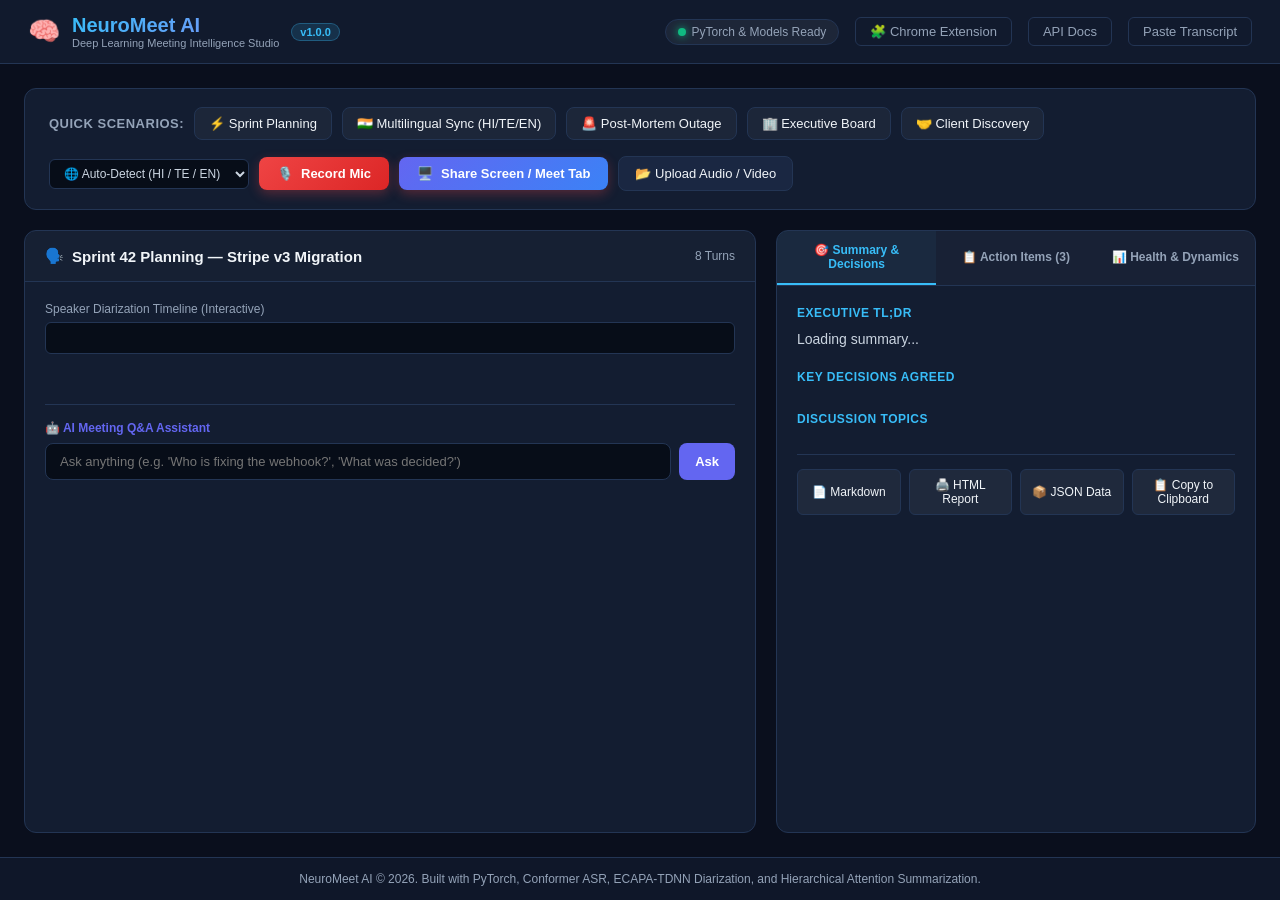
==== commit c9e725bd: "feat: Add multilingual Hindi, Telugu, and English speech recognition, translation, NLP, and UI suppo" ====
--- a/web/index.html
+++ b/web/index.html
@@ -185,11 +185,18 @@
       <div class="scenario-picker">
         <span class="scenario-label">Quick Scenarios:</span>
         <button class="btn-scenario active" onclick="loadScenario('sprint_planning')">⚡ Sprint Planning</button>
+        <button class="btn-scenario" onclick="loadScenario('multilingual_india_sync')">🇮🇳 Multilingual Sync (HI/TE/EN)</button>
         <button class="btn-scenario" onclick="loadScenario('tech_postmortem')">🚨 Post-Mortem Outage</button>
         <button class="btn-scenario" onclick="loadScenario('board_strategy')">🏢 Executive Board</button>
         <button class="btn-scenario" onclick="loadScenario('client_discovery')">🤝 Client Discovery</button>
       </div>
       <div class="action-controls">
+        <select id="meetingLanguageSelect" style="background:#070d18; color:#cbd5e1; border:1px solid var(--border-color); border-radius:6px; padding:6px 10px; font-size:12px; outline:none; cursor:pointer;" title="Speech Recognition & Translation Target Language">
+          <option value="auto">🌐 Auto-Detect (HI / TE / EN)</option>
+          <option value="en">🇬🇧 English</option>
+          <option value="hi">🇮🇳 Hindi (हिन्दी)</option>
+          <option value="te">🇮🇳 Telugu (తెలుగు)</option>
+        </select>
         <button id="recordBtn" class="btn-record" onclick="toggleRecording()">
           <span>🎙️</span> <span id="recordBtnText">Record Mic</span>
         </button>
@@ -381,7 +388,9 @@
       }
       currentMeetingData = data;
       document.getElementById("meetingTitle").innerText = data.title || "Meeting Intelligence Session";
-      document.getElementById("turnCountBadge").innerText = `${data.turns.length} Turns`;
+      const langs = (data.detected_languages && data.detected_languages.length) ? data.detected_languages : ["en"];
+      const langStr = langs.map(l => l.toUpperCase()).join(" / ");
+      document.getElementById("turnCountBadge").innerText = `${data.turns.length} Turns • 🌐 ${langStr}`;
 
       // 1. Render Diarization Timeline
       renderDiarization(data.turns);
@@ -484,12 +493,24 @@
 
       feed.innerHTML = turns.map((t, idx) => {
         const color = spkColorMap[t.speaker] || "#38bdf8";
+        const lang = t.language || "en";
+        const langBadges = {
+          "hi": '<span class="turn-tag" style="background:rgba(249,115,22,0.2);color:#fb923c;margin-left:6px;">🇮🇳 HI</span>',
+          "te": '<span class="turn-tag" style="background:rgba(168,85,247,0.2);color:#c084fc;margin-left:6px;">🇮🇳 TE</span>',
+          "en": '<span class="turn-tag" style="background:rgba(56,189,248,0.2);color:#38bdf8;margin-left:6px;">🇬🇧 EN</span>',
+        };
+        const langBadge = langBadges[lang] || `<span class="turn-tag tag-neutral">${lang.toUpperCase()}</span>`;
+        const translationHtml = (t.translation && t.translation.trim() !== t.text.trim()) 
+          ? `<div style="margin-top:6px;padding:6px 10px;background:rgba(255,255,255,0.03);border-left:2px solid #6366f1;border-radius:4px;font-size:12px;color:#94a3b8;"><span style="color:#818cf8;font-weight:600;">Translation:</span> ${t.translation}</div>` 
+          : '';
+
         return `
           <div class="turn-card" id="turn-${idx}">
             <div class="turn-header">
               <div class="turn-speaker" style="color:${color}">
                 <div class="speaker-dot" style="background:${color}"></div>
                 <span>${t.speaker}</span>
+                ${langBadge}
               </div>
               <div class="turn-meta">
                 <span>#${idx + 1}</span>
@@ -497,6 +518,7 @@
               </div>
             </div>
             <div class="turn-text">${t.text}</div>
+            ${translationHtml}
           </div>
         `;
       }).join("");
@@ -630,6 +652,10 @@
       const formData = new FormData();
       formData.append("file", audioBlob, `recording.${ext}`);
       formData.append("title", "Live Recorded Meeting Session");
+      const selLang = document.getElementById("meetingLanguageSelect")?.value;
+      if (selLang && selLang !== "auto") {
+        formData.append("language", selLang);
+      }
 
       document.getElementById("systemStatus").innerText = "Diarizing & Transcribing Live Audio...";
       try {
@@ -653,6 +679,10 @@
       const formData = new FormData();
       formData.append("file", file);
       formData.append("title", file.name);
+      const selLang = document.getElementById("meetingLanguageSelect")?.value;
+      if (selLang && selLang !== "auto") {
+        formData.append("language", selLang);
+      }
 
       document.getElementById("systemStatus").innerText = "Analyzing Uploaded Audio...";
       try {
@@ -766,6 +796,10 @@
       const formData = new FormData();
       formData.append("file", blob, "meeting_screen_capture.webm");
       formData.append("title", "Live Screen & Tab Meeting Session");
+      const selLang = document.getElementById("meetingLanguageSelect")?.value;
+      if (selLang && selLang !== "auto") {
+        formData.append("language", selLang);
+      }
 
       document.getElementById("systemStatus").innerText = "Diarizing & Transcribing Live Presentation Audio...";
       try {
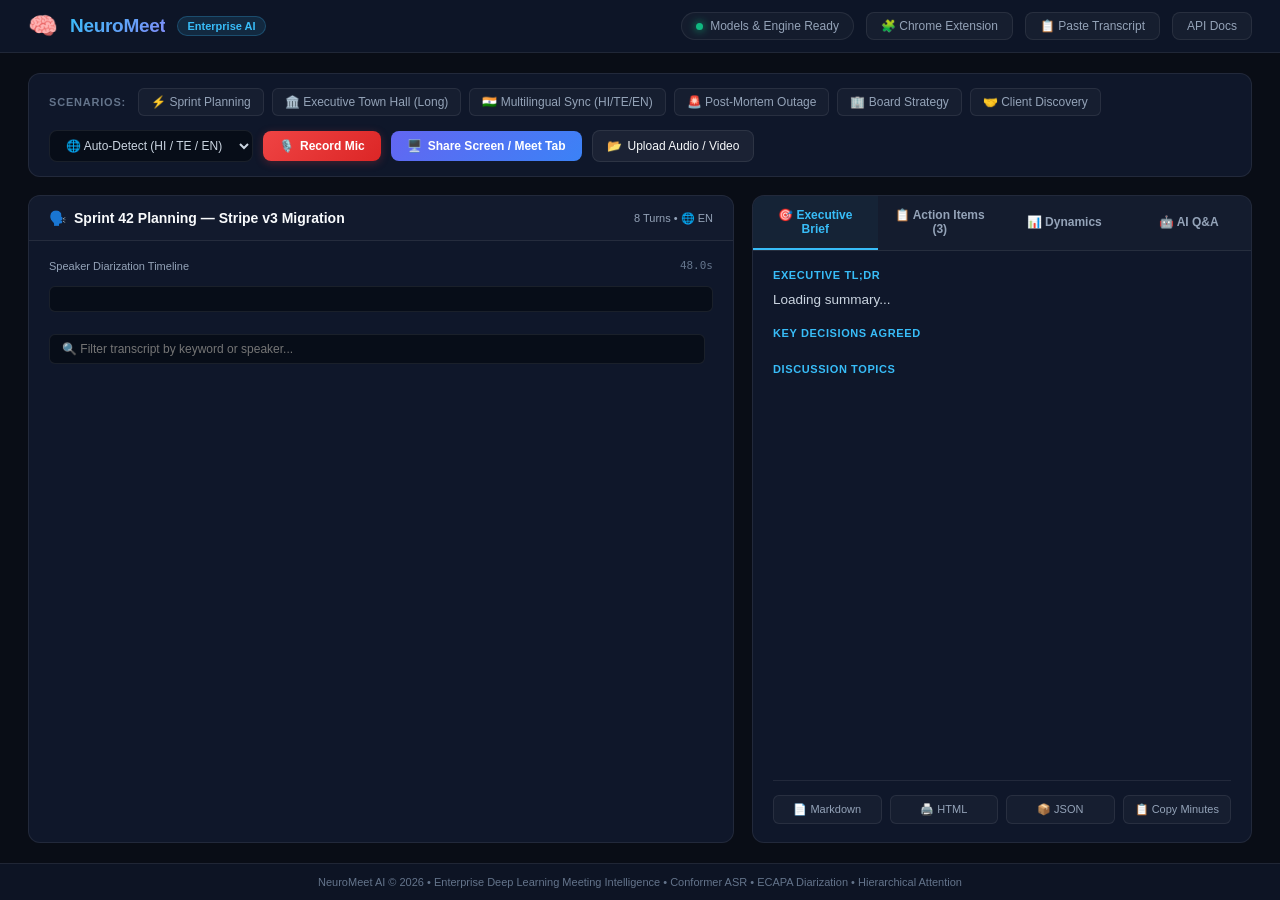
==== commit 07182052: "feat: Add long-meeting scaling, chaptering, vectorized VAD, executive UI overhaul, and Chrome extens" ====
--- a/web/index.html
+++ b/web/index.html
@@ -3,156 +3,185 @@
 <head>
   <meta charset="UTF-8">
   <meta name="viewport" content="width=device-width, initial-scale=1.0">
-  <title>NeuroMeet AI — Deep Learning Meeting Assistant</title>
+  <title>NeuroMeet AI — Enterprise Meeting Intelligence</title>
   <link rel="icon" href="data:image/svg+xml,<svg xmlns='http://www.w3.org/2000/svg' viewBox='0 0 100 100'><text y='.9em' font-size='90'>🧠</text></svg>">
   <style>
     :root {
-      --bg-dark: #0a0f1d;
-      --bg-card: #131d31;
-      --bg-card-hover: #1a2742;
-      --border-color: #233554;
-      --text-main: #f1f5f9;
+      --bg-dark: #090d16;
+      --bg-surface: #0f172a;
+      --bg-card: #131d33;
+      --bg-card-hover: #18233e;
+      --border-subtle: rgba(255, 255, 255, 0.08);
+      --border-focus: #38bdf8;
+      --text-main: #f8fafc;
       --text-muted: #94a3b8;
+      --text-dim: #64748b;
       --accent-blue: #38bdf8;
       --accent-indigo: #6366f1;
       --accent-emerald: #10b981;
       --accent-amber: #f59e0b;
       --accent-rose: #f43f5e;
-      --spk-1: #38bdf8;
-      --spk-2: #a855f7;
-      --spk-3: #10b981;
-      --spk-4: #f59e0b;
-    }
-    * { box-sizing: border-box; margin: 0; padding: 0; font-family: -apple-system, BlinkMacSystemFont, "Segoe UI", Roboto, Oxygen, Ubuntu, Cantarell, sans-serif; }
+      --spk-0: #38bdf8;
+      --spk-1: #a855f7;
+      --spk-2: #10b981;
+      --spk-3: #f59e0b;
+      --spk-4: #ec4899;
+      --spk-5: #06b6d4;
+    }
+    * { box-sizing: border-box; margin: 0; padding: 0; font-family: -apple-system, BlinkMacSystemFont, "Segoe UI", Roboto, "Inter", sans-serif; }
     body { background: var(--bg-dark); color: var(--text-main); min-height: 100vh; display: flex; flex-direction: column; overflow-x: hidden; }
 
     /* Header */
-    header { background: rgba(19, 29, 49, 0.85); backdrop-filter: blur(12px); border-bottom: 1px solid var(--border-color); padding: 14px 28px; display: flex; justify-content: space-between; align-items: center; position: sticky; top: 0; z-index: 50; }
+    header { background: rgba(15, 23, 42, 0.9); backdrop-filter: blur(14px); border-bottom: 1px solid var(--border-subtle); padding: 12px 28px; display: flex; justify-content: space-between; align-items: center; position: sticky; top: 0; z-index: 50; }
     .logo-group { display: flex; align-items: center; gap: 12px; }
-    .logo-icon { font-size: 26px; }
-    .logo-title { font-size: 20px; font-weight: 700; background: linear-gradient(135deg, #38bdf8, #818cf8); -webkit-background-clip: text; -webkit-text-fill-color: transparent; }
-    .logo-badge { font-size: 11px; background: rgba(56, 189, 248, 0.15); color: var(--accent-blue); padding: 2px 8px; border-radius: 12px; border: 1px solid rgba(56, 189, 248, 0.3); font-weight: 600; }
-    .header-actions { display: flex; align-items: center; gap: 16px; }
-    .status-pill { display: flex; align-items: center; gap: 6px; font-size: 12px; color: var(--text-muted); background: rgba(255, 255, 255, 0.05); padding: 5px 12px; border-radius: 20px; border: 1px solid var(--border-color); }
-    .status-dot { width: 8px; height: 8px; border-radius: 50%; background: var(--accent-emerald); box-shadow: 0 0 8px var(--accent-emerald); }
-    .btn-ghost { background: transparent; color: var(--text-muted); border: 1px solid var(--border-color); padding: 6px 14px; border-radius: 6px; font-size: 13px; cursor: pointer; transition: all 0.2s; text-decoration: none; }
-    .btn-ghost:hover { background: var(--bg-card-hover); color: var(--text-main); }
+    .logo-icon { font-size: 24px; }
+    .logo-title { font-size: 19px; font-weight: 700; letter-spacing: -0.3px; background: linear-gradient(135deg, #38bdf8, #818cf8); -webkit-background-clip: text; -webkit-text-fill-color: transparent; }
+    .logo-badge { font-size: 11px; background: rgba(56, 189, 248, 0.12); color: var(--accent-blue); padding: 3px 9px; border-radius: 20px; border: 1px solid rgba(56, 189, 248, 0.25); font-weight: 600; }
+    .header-actions { display: flex; align-items: center; gap: 12px; }
+    .status-pill { display: flex; align-items: center; gap: 7px; font-size: 12px; color: var(--text-muted); background: rgba(255, 255, 255, 0.03); padding: 6px 14px; border-radius: 20px; border: 1px solid var(--border-subtle); }
+    .status-dot { width: 7px; height: 7px; border-radius: 50%; background: var(--accent-emerald); box-shadow: 0 0 8px var(--accent-emerald); }
+    .btn-nav { background: rgba(255, 255, 255, 0.04); color: var(--text-muted); border: 1px solid var(--border-subtle); padding: 6px 14px; border-radius: 8px; font-size: 12px; font-weight: 500; cursor: pointer; transition: all 0.2s; text-decoration: none; display: flex; align-items: center; gap: 6px; }
+    .btn-nav:hover { background: rgba(255, 255, 255, 0.08); color: var(--text-main); border-color: rgba(255, 255, 255, 0.15); }
 
     /* Main Container */
-    main { flex: 1; padding: 24px; max-width: 1600px; margin: 0 auto; width: 100%; display: flex; flex-direction: column; gap: 20px; }
+    main { flex: 1; padding: 20px 28px; max-width: 1680px; margin: 0 auto; width: 100%; display: flex; flex-direction: column; gap: 18px; }
 
     /* Control Toolbar */
-    .toolbar-card { background: var(--bg-card); border: 1px solid var(--border-color); border-radius: 12px; padding: 18px 24px; display: flex; flex-wrap: wrap; justify-content: space-between; align-items: center; gap: 16px; }
-    .scenario-picker { display: flex; align-items: center; gap: 10px; flex-wrap: wrap; }
-    .scenario-label { font-size: 13px; color: var(--text-muted); font-weight: 600; text-transform: uppercase; letter-spacing: 0.5px; }
-    .btn-scenario { background: rgba(255, 255, 255, 0.04); color: var(--text-main); border: 1px solid var(--border-color); padding: 8px 14px; border-radius: 8px; font-size: 13px; cursor: pointer; transition: all 0.2s; display: flex; align-items: center; gap: 6px; }
-    .btn-scenario:hover, .btn-scenario.active { background: rgba(56, 189, 248, 0.15); border-color: var(--accent-blue); color: var(--accent-blue); }
-    .action-controls { display: flex; align-items: center; gap: 10px; }
-    .btn-record { background: linear-gradient(135deg, #ef4444, #dc2626); color: white; border: none; padding: 9px 18px; border-radius: 8px; font-size: 13px; font-weight: 600; cursor: pointer; display: flex; align-items: center; gap: 8px; transition: 0.2s; box-shadow: 0 4px 12px rgba(239, 68, 68, 0.3); }
-    .btn-record:hover { filter: brightness(1.1); }
+    .toolbar-card { background: var(--bg-surface); border: 1px solid var(--border-subtle); border-radius: 12px; padding: 14px 20px; display: flex; flex-wrap: wrap; justify-content: space-between; align-items: center; gap: 14px; }
+    .scenario-picker { display: flex; align-items: center; gap: 8px; flex-wrap: wrap; }
+    .scenario-label { font-size: 11px; color: var(--text-dim); font-weight: 700; text-transform: uppercase; letter-spacing: 0.8px; margin-right: 4px; }
+    .btn-scenario { background: rgba(255, 255, 255, 0.03); color: var(--text-muted); border: 1px solid var(--border-subtle); padding: 6px 12px; border-radius: 6px; font-size: 12px; font-weight: 500; cursor: pointer; transition: all 0.15s; }
+    .btn-scenario:hover, .btn-scenario.active { background: rgba(56, 189, 248, 0.12); border-color: var(--accent-blue); color: var(--accent-blue); }
+    .action-controls { display: flex; align-items: center; gap: 10px; flex-wrap: wrap; }
+    .select-lang { background: #070d18; color: #cbd5e1; border: 1px solid var(--border-subtle); border-radius: 8px; padding: 7px 12px; font-size: 12px; outline: none; cursor: pointer; transition: 0.15s; }
+    .select-lang:focus { border-color: var(--accent-blue); }
+    .btn-record { background: linear-gradient(135deg, #ef4444, #dc2626); color: white; border: none; padding: 8px 16px; border-radius: 8px; font-size: 12px; font-weight: 600; cursor: pointer; display: flex; align-items: center; gap: 6px; transition: 0.2s; box-shadow: 0 2px 8px rgba(239, 68, 68, 0.25); }
+    .btn-record:hover { filter: brightness(1.08); }
     .btn-record.recording { animation: pulse-red 1.5s infinite; }
-    @keyframes pulse-red { 0%, 100% { box-shadow: 0 0 0 0 rgba(239, 68, 68, 0.7); } 50% { box-shadow: 0 0 0 10px rgba(239, 68, 68, 0); } }
-    .btn-upload { background: var(--bg-card-hover); color: var(--text-main); border: 1px solid var(--border-color); padding: 9px 16px; border-radius: 8px; font-size: 13px; cursor: pointer; }
+    @keyframes pulse-red { 0%, 100% { box-shadow: 0 0 0 0 rgba(239, 68, 68, 0.7); } 50% { box-shadow: 0 0 0 8px rgba(239, 68, 68, 0); } }
+    .btn-screen { background: linear-gradient(135deg, #6366f1, #3b82f6); color: white; border: none; padding: 8px 16px; border-radius: 8px; font-size: 12px; font-weight: 600; cursor: pointer; display: flex; align-items: center; gap: 6px; transition: 0.2s; }
+    .btn-screen:hover { filter: brightness(1.08); }
+    .btn-upload { background: rgba(255, 255, 255, 0.05); color: var(--text-main); border: 1px solid var(--border-subtle); padding: 8px 14px; border-radius: 8px; font-size: 12px; cursor: pointer; display: flex; align-items: center; gap: 6px; transition: 0.2s; }
     .btn-upload:hover { border-color: var(--accent-blue); color: var(--accent-blue); }
 
     /* Audio Visualizer & Waveform */
-    #visualizer-panel { display: none; background: #0c1424; border: 1px solid var(--border-color); border-radius: 10px; padding: 14px; align-items: center; gap: 16px; }
-    #waveCanvas { flex: 1; height: 50px; background: #070d18; border-radius: 6px; }
-    .timer-badge { font-family: monospace; font-size: 16px; font-weight: bold; color: var(--accent-rose); min-width: 60px; }
-
-    /* 2-Column Grid Layout */
-    .dashboard-grid { display: grid; grid-template-columns: 1fr 480px; gap: 20px; flex: 1; }
+    #visualizer-panel { display: none; background: #070d18; border: 1px solid var(--border-subtle); border-radius: 10px; padding: 12px 18px; align-items: center; gap: 16px; }
+    #waveCanvas { flex: 1; height: 42px; background: #040811; border-radius: 6px; }
+    .timer-badge { font-family: monospace; font-size: 15px; font-weight: bold; color: var(--accent-rose); min-width: 50px; }
+
+    /* 2-Column Responsive Dashboard */
+    .dashboard-grid { display: grid; grid-template-columns: 1fr 500px; gap: 18px; flex: 1; min-height: 600px; }
     @media (max-width: 1200px) { .dashboard-grid { grid-template-columns: 1fr; } }
 
-    /* Cards */
-    .card { background: var(--bg-card); border: 1px solid var(--border-color); border-radius: 12px; overflow: hidden; display: flex; flex-direction: column; }
-    .card-header { padding: 16px 20px; border-bottom: 1px solid var(--border-color); display: flex; justify-content: space-between; align-items: center; background: rgba(255, 255, 255, 0.01); }
-    .card-title { font-size: 15px; font-weight: 700; display: flex; align-items: center; gap: 8px; color: var(--text-main); }
-    .card-body { padding: 20px; flex: 1; overflow-y: auto; }
-
-    /* Diarization Timeline */
-    .diarization-bar { display: flex; height: 32px; border-radius: 6px; overflow: hidden; margin-bottom: 14px; background: #070d18; border: 1px solid var(--border-color); }
-    .diar-segment { height: 100%; transition: opacity 0.2s; cursor: pointer; position: relative; }
-    .diar-segment:hover { opacity: 0.8; }
-    .timeline-legend { display: flex; gap: 14px; flex-wrap: wrap; font-size: 12px; margin-bottom: 18px; }
+    /* Card Containers */
+    .card { background: var(--bg-surface); border: 1px solid var(--border-subtle); border-radius: 12px; overflow: hidden; display: flex; flex-direction: column; }
+    .card-header { padding: 14px 20px; border-bottom: 1px solid var(--border-subtle); display: flex; justify-content: space-between; align-items: center; background: rgba(255, 255, 255, 0.01); }
+    .card-title { font-size: 14px; font-weight: 700; display: flex; align-items: center; gap: 8px; color: var(--text-main); }
+    .card-body { padding: 18px 20px; flex: 1; overflow-y: auto; display: flex; flex-direction: column; gap: 14px; }
+
+    /* Diarization Bar */
+    .diarization-bar { display: flex; height: 26px; border-radius: 6px; overflow: hidden; background: #070d18; border: 1px solid var(--border-subtle); }
+    .diar-segment { height: 100%; transition: opacity 0.2s; cursor: pointer; }
+    .diar-segment:hover { opacity: 0.75; }
+    .timeline-legend { display: flex; gap: 12px; flex-wrap: wrap; font-size: 11px; margin-top: -6px; }
     .legend-item { display: flex; align-items: center; gap: 6px; color: var(--text-muted); }
-    .legend-color { width: 12px; height: 12px; border-radius: 3px; }
-
-    /* Transcript Feed */
-    .transcript-feed { display: flex; flex-direction: column; gap: 12px; max-height: 540px; overflow-y: auto; padding-right: 6px; }
-    .turn-card { background: rgba(255, 255, 255, 0.02); border: 1px solid var(--border-color); border-radius: 8px; padding: 14px; transition: all 0.2s; }
-    .turn-card:hover { border-color: rgba(56, 189, 248, 0.4); background: rgba(255, 255, 255, 0.04); }
-    .turn-header { display: flex; justify-content: space-between; align-items: center; margin-bottom: 8px; }
-    .turn-speaker { font-weight: 600; font-size: 13px; display: flex; align-items: center; gap: 8px; }
-    .speaker-dot { width: 8px; height: 8px; border-radius: 50%; }
-    .turn-meta { font-size: 11px; color: var(--text-muted); display: flex; align-items: center; gap: 8px; }
-    .turn-text { font-size: 14px; color: #cbd5e1; line-height: 1.5; }
-    .turn-tag { font-size: 10px; padding: 2px 6px; border-radius: 4px; text-transform: uppercase; font-weight: 600; }
-    .tag-positive { background: rgba(16, 185, 129, 0.2); color: var(--accent-emerald); }
-    .tag-negative { background: rgba(244, 63, 94, 0.2); color: var(--accent-rose); }
-    .tag-neutral { background: rgba(148, 163, 184, 0.2); color: var(--text-muted); }
-
-    /* Q&A Assistant Drawer */
-    .qa-box { margin-top: 18px; border-top: 1px solid var(--border-color); padding-top: 16px; }
-    .qa-input-group { display: flex; gap: 8px; margin-bottom: 12px; }
-    .qa-input { flex: 1; background: #070d18; border: 1px solid var(--border-color); border-radius: 8px; padding: 10px 14px; color: var(--text-main); font-size: 13px; outline: none; }
-    .qa-input:focus { border-color: var(--accent-blue); }
-    .btn-qa { background: var(--accent-indigo); color: white; border: none; padding: 0 16px; border-radius: 8px; font-size: 13px; font-weight: 600; cursor: pointer; }
-    .qa-result-card { display: none; background: #0c1424; border: 1px solid rgba(99, 102, 241, 0.4); border-radius: 8px; padding: 14px; font-size: 13px; }
-    .qa-answer { color: #e2e8f0; margin-bottom: 10px; line-height: 1.4; }
-    .qa-citation { font-size: 11px; color: var(--text-muted); border-left: 2px solid var(--accent-indigo); padding-left: 8px; }
+    .legend-color { width: 10px; height: 10px; border-radius: 2px; }
+
+    /* Search & Filter Toolbar for Long Transcripts */
+    .transcript-toolbar { display: flex; gap: 8px; align-items: center; }
+    .transcript-search { flex: 1; background: #070d18; border: 1px solid var(--border-subtle); border-radius: 6px; padding: 7px 12px; font-size: 12px; color: var(--text-main); outline: none; transition: 0.15s; }
+    .transcript-search:focus { border-color: var(--accent-blue); }
+    .search-counter { font-size: 11px; color: var(--text-dim); }
+
+    /* Transcript Scroll Feed */
+    .transcript-feed { display: flex; flex-direction: column; gap: 10px; max-height: 520px; overflow-y: auto; padding-right: 4px; }
+    .turn-card { background: rgba(255, 255, 255, 0.02); border: 1px solid var(--border-subtle); border-radius: 8px; padding: 12px 14px; transition: all 0.15s; }
+    .turn-card:hover { border-color: rgba(56, 189, 248, 0.35); background: rgba(255, 255, 255, 0.03); }
+    .turn-header { display: flex; justify-content: space-between; align-items: center; margin-bottom: 6px; }
+    .turn-speaker { font-weight: 600; font-size: 12px; display: flex; align-items: center; gap: 6px; }
+    .speaker-dot { width: 7px; height: 7px; border-radius: 50%; }
+    .turn-meta { font-size: 10px; color: var(--text-dim); display: flex; align-items: center; gap: 8px; font-family: monospace; }
+    .turn-text { font-size: 13.5px; color: #cbd5e1; line-height: 1.5; }
+    .turn-tag { font-size: 9px; padding: 2px 5px; border-radius: 3px; font-weight: 700; letter-spacing: 0.3px; }
+    .tag-hi { background: rgba(249, 115, 22, 0.15); color: #fb923c; border: 1px solid rgba(249, 115, 22, 0.3); }
+    .tag-te { background: rgba(168, 85, 247, 0.15); color: #c084fc; border: 1px solid rgba(168, 85, 247, 0.3); }
+    .tag-en { background: rgba(56, 189, 248, 0.15); color: #38bdf8; border: 1px solid rgba(56, 189, 248, 0.3); }
+    .translation-box { margin-top: 6px; padding: 6px 10px; background: rgba(99, 102, 241, 0.05); border-left: 2px solid var(--accent-indigo); border-radius: 4px; font-size: 12px; color: #94a3b8; line-height: 1.4; }
 
     /* Right Column: Tabbed Intelligence Panel */
-    .tabs-header { display: flex; background: rgba(255, 255, 255, 0.02); border-bottom: 1px solid var(--border-color); }
-    .tab-btn { flex: 1; padding: 12px 10px; background: transparent; border: none; color: var(--text-muted); font-size: 12px; font-weight: 600; cursor: pointer; border-bottom: 2px solid transparent; transition: all 0.2s; text-align: center; }
-    .tab-btn.active { color: var(--accent-blue); border-bottom-color: var(--accent-blue); background: rgba(56, 189, 248, 0.05); }
-
-    /* Summary Tab */
-    .summary-section { margin-bottom: 20px; }
-    .summary-heading { font-size: 12px; font-weight: 700; color: var(--accent-blue); text-transform: uppercase; margin-bottom: 8px; letter-spacing: 0.5px; }
-    .summary-text { font-size: 14px; color: #cbd5e1; line-height: 1.6; }
-    .decisions-list { display: flex; flex-direction: column; gap: 8px; }
-    .decision-item { background: rgba(56, 189, 248, 0.06); border-left: 3px solid var(--accent-blue); padding: 10px 12px; font-size: 13px; border-radius: 0 6px 6px 0; }
+    .tabs-header { display: flex; background: rgba(255, 255, 255, 0.02); border-bottom: 1px solid var(--border-subtle); }
+    .tab-btn { flex: 1; padding: 12px 10px; background: transparent; border: none; color: var(--text-muted); font-size: 12px; font-weight: 600; cursor: pointer; border-bottom: 2px solid transparent; transition: all 0.15s; text-align: center; }
+    .tab-btn.active { color: var(--accent-blue); border-bottom-color: var(--accent-blue); background: rgba(56, 189, 248, 0.04); }
+
+    /* Executive Brief Tab */
+    .summary-section { margin-bottom: 16px; }
+    .summary-heading { font-size: 11px; font-weight: 700; color: var(--accent-blue); text-transform: uppercase; margin-bottom: 8px; letter-spacing: 0.6px; display: flex; justify-content: space-between; align-items: center; }
+    .summary-text { font-size: 13.5px; color: #cbd5e1; line-height: 1.6; }
+    .decisions-list { display: flex; flex-direction: column; gap: 7px; }
+    .decision-item { background: rgba(56, 189, 248, 0.04); border-left: 3px solid var(--accent-blue); padding: 9px 12px; font-size: 12.5px; border-radius: 0 6px 6px 0; color: #e2e8f0; line-height: 1.4; }
     .topic-badges { display: flex; flex-wrap: wrap; gap: 6px; }
-    .topic-pill { background: rgba(255, 255, 255, 0.05); border: 1px solid var(--border-color); padding: 4px 10px; border-radius: 20px; font-size: 12px; color: var(--text-muted); }
+    .topic-pill { background: rgba(255, 255, 255, 0.04); border: 1px solid var(--border-subtle); padding: 4px 9px; border-radius: 20px; font-size: 11.5px; color: var(--text-muted); }
+
+    /* Long Meeting Chapters Breakdown */
+    .chapters-list { display: flex; flex-direction: column; gap: 8px; }
+    .chapter-card { background: rgba(255, 255, 255, 0.02); border: 1px solid var(--border-subtle); border-radius: 6px; padding: 10px 12px; }
+    .chapter-title { font-size: 12px; font-weight: 700; color: #f1f5f9; display: flex; justify-content: space-between; align-items: center; }
+    .chapter-summary { font-size: 12px; color: var(--text-muted); margin-top: 4px; line-height: 1.4; }
 
     /* Action Items Tab */
-    .actions-list { display: flex; flex-direction: column; gap: 10px; }
-    .action-row { background: rgba(255, 255, 255, 0.03); border: 1px solid var(--border-color); border-radius: 8px; padding: 12px; display: flex; flex-direction: column; gap: 8px; }
-    .action-top { display: flex; justify-content: space-between; align-items: flex-start; gap: 10px; }
-    .action-checkbox-group { display: flex; align-items: flex-start; gap: 10px; flex: 1; }
+    .actions-list { display: flex; flex-direction: column; gap: 9px; }
+    .action-row { background: rgba(255, 255, 255, 0.02); border: 1px solid var(--border-subtle); border-radius: 8px; padding: 12px 14px; display: flex; flex-direction: column; gap: 7px; transition: 0.15s; }
+    .action-row:hover { border-color: rgba(255, 255, 255, 0.15); background: rgba(255, 255, 255, 0.03); }
+    .action-top { display: flex; justify-content: space-between; align-items: flex-start; gap: 8px; }
+    .action-checkbox-group { display: flex; align-items: flex-start; gap: 9px; flex: 1; }
     .action-task { font-size: 13px; font-weight: 600; color: #f1f5f9; line-height: 1.4; }
-    .action-meta { display: flex; gap: 10px; font-size: 11px; color: var(--text-muted); }
+    .action-meta { display: flex; gap: 12px; font-size: 11px; color: var(--text-muted); }
     .prio-badge { padding: 2px 6px; border-radius: 4px; font-size: 10px; font-weight: 700; text-transform: uppercase; }
-    .prio-urgent { background: rgba(244, 63, 94, 0.2); color: var(--accent-rose); border: 1px solid rgba(244, 63, 94, 0.3); }
-    .prio-high { background: rgba(245, 158, 11, 0.2); color: var(--accent-amber); border: 1px solid rgba(245, 158, 11, 0.3); }
-    .prio-medium { background: rgba(56, 189, 248, 0.2); color: var(--accent-blue); border: 1px solid rgba(56, 189, 248, 0.3); }
-    .prio-low { background: rgba(16, 185, 129, 0.2); color: var(--accent-emerald); border: 1px solid rgba(16, 185, 129, 0.3); }
-
-    /* Analytics Tab */
-    .health-score-card { background: linear-gradient(135deg, rgba(56, 189, 248, 0.1), rgba(99, 102, 241, 0.1)); border: 1px solid rgba(56, 189, 248, 0.3); border-radius: 10px; padding: 18px; display: flex; align-items: center; justify-content: space-between; margin-bottom: 20px; }
-    .score-circle { width: 68px; height: 68px; border-radius: 50%; border: 4px solid var(--accent-blue); display: flex; flex-direction: column; align-items: center; justify-content: center; font-weight: 800; font-size: 22px; color: var(--accent-blue); }
-    .score-label { font-size: 9px; color: var(--text-muted); }
-    .analytics-section { margin-bottom: 20px; }
-    .talktime-bars { display: flex; flex-direction: column; gap: 8px; margin-top: 10px; }
+    .prio-urgent { background: rgba(244, 63, 94, 0.15); color: var(--accent-rose); border: 1px solid rgba(244, 63, 94, 0.3); }
+    .prio-high { background: rgba(245, 158, 11, 0.15); color: var(--accent-amber); border: 1px solid rgba(245, 158, 11, 0.3); }
+    .prio-medium { background: rgba(56, 189, 248, 0.15); color: var(--accent-blue); border: 1px solid rgba(56, 189, 248, 0.3); }
+    .prio-low { background: rgba(16, 185, 129, 0.15); color: var(--accent-emerald); border: 1px solid rgba(16, 185, 129, 0.3); }
+
+    /* Health & Analytics Tab */
+    .health-score-card { background: linear-gradient(135deg, rgba(56, 189, 248, 0.08), rgba(99, 102, 241, 0.08)); border: 1px solid rgba(56, 189, 248, 0.25); border-radius: 10px; padding: 16px; display: flex; align-items: center; justify-content: space-between; margin-bottom: 16px; }
+    .score-circle { width: 62px; height: 62px; border-radius: 50%; border: 3px solid var(--accent-blue); display: flex; flex-direction: column; align-items: center; justify-content: center; font-weight: 800; font-size: 20px; color: var(--accent-blue); }
+    .score-label { font-size: 8px; color: var(--text-muted); }
+    .talktime-bars { display: flex; flex-direction: column; gap: 8px; margin-top: 8px; }
     .talktime-row { display: flex; align-items: center; gap: 10px; font-size: 12px; }
     .talktime-name { width: 110px; white-space: nowrap; overflow: hidden; text-overflow: ellipsis; color: var(--text-muted); }
-    .talktime-bar-bg { flex: 1; height: 10px; background: #070d18; border-radius: 5px; overflow: hidden; }
-    .talktime-bar-fill { height: 100%; border-radius: 5px; }
-    .talktime-pct { width: 40px; text-align: right; font-weight: 600; color: #f1f5f9; }
+    .talktime-bar-bg { flex: 1; height: 8px; background: #070d18; border-radius: 4px; overflow: hidden; }
+    .talktime-bar-fill { height: 100%; border-radius: 4px; }
+    .talktime-pct { width: 36px; text-align: right; font-weight: 600; color: #f1f5f9; font-size: 11px; }
+
+    /* AI Q&A Tab */
+    .qa-quick-chips { display: flex; gap: 6px; flex-wrap: wrap; margin-bottom: 12px; }
+    .qa-chip { background: rgba(255, 255, 255, 0.04); border: 1px solid var(--border-subtle); color: var(--text-muted); padding: 4px 10px; border-radius: 14px; font-size: 11px; cursor: pointer; transition: 0.15s; }
+    .qa-chip:hover { border-color: var(--accent-indigo); color: #c7d2fe; }
+    .qa-input-group { display: flex; gap: 8px; margin-bottom: 12px; }
+    .qa-input { flex: 1; background: #070d18; border: 1px solid var(--border-subtle); border-radius: 8px; padding: 9px 12px; color: var(--text-main); font-size: 12.5px; outline: none; transition: 0.15s; }
+    .qa-input:focus { border-color: var(--accent-indigo); }
+    .btn-qa { background: var(--accent-indigo); color: white; border: none; padding: 0 16px; border-radius: 8px; font-size: 12px; font-weight: 600; cursor: pointer; }
+    .qa-result-card { display: none; background: #070d18; border: 1px solid rgba(99, 102, 241, 0.35); border-radius: 8px; padding: 14px; font-size: 12.5px; }
+    .qa-answer { color: #f1f5f9; margin-bottom: 8px; line-height: 1.5; }
+    .qa-citation { font-size: 11px; color: var(--text-muted); border-left: 2px solid var(--accent-indigo); padding-left: 8px; }
 
     /* Export Bar */
-    .export-bar { display: flex; gap: 8px; margin-top: 16px; padding-top: 14px; border-top: 1px solid var(--border-color); }
-    .btn-export { flex: 1; background: rgba(255, 255, 255, 0.05); color: var(--text-main); border: 1px solid var(--border-color); padding: 8px; border-radius: 6px; font-size: 12px; cursor: pointer; text-align: center; transition: 0.2s; }
-    .btn-export:hover { background: var(--bg-card-hover); border-color: var(--accent-blue); color: var(--accent-blue); }
+    .export-bar { display: flex; gap: 8px; margin-top: auto; padding-top: 14px; border-top: 1px solid var(--border-subtle); }
+    .btn-export { flex: 1; background: rgba(255, 255, 255, 0.03); color: var(--text-muted); border: 1px solid var(--border-subtle); padding: 7px; border-radius: 6px; font-size: 11px; font-weight: 500; cursor: pointer; text-align: center; transition: 0.15s; }
+    .btn-export:hover { background: rgba(255, 255, 255, 0.07); color: var(--text-main); border-color: rgba(255, 255, 255, 0.15); }
+
+    /* Floating Toast Notification */
+    #toast-notification { position: fixed; bottom: 24px; right: 24px; background: #0f172a; border: 1px solid var(--accent-blue); color: var(--text-main); padding: 10px 18px; border-radius: 8px; font-size: 12px; font-weight: 500; z-index: 1000; box-shadow: 0 8px 24px rgba(0, 0, 0, 0.5); display: none; align-items: center; gap: 8px; animation: slide-in 0.2s ease-out; }
+    @keyframes slide-in { from { transform: translateY(12px); opacity: 0; } to { transform: translateY(0); opacity: 1; } }
 
     /* Modal / Paste transcript */
     #transcriptModal { display: none; position: fixed; inset: 0; background: rgba(0, 0, 0, 0.7); backdrop-filter: blur(4px); z-index: 100; align-items: center; justify-content: center; }
-    .modal-content { background: var(--bg-card); border: 1px solid var(--border-color); border-radius: 12px; width: 90%; max-width: 600px; padding: 24px; display: flex; flex-direction: column; gap: 14px; }
-    .modal-textarea { width: 100%; height: 200px; background: #070d18; border: 1px solid var(--border-color); border-radius: 8px; padding: 12px; color: var(--text-main); font-size: 13px; resize: vertical; }
+    .modal-content { background: var(--bg-surface); border: 1px solid var(--border-subtle); border-radius: 12px; width: 90%; max-width: 620px; padding: 22px; display: flex; flex-direction: column; gap: 12px; }
+    .modal-textarea { width: 100%; height: 210px; background: #070d18; border: 1px solid var(--border-subtle); border-radius: 8px; padding: 12px; color: var(--text-main); font-size: 12.5px; resize: vertical; outline: none; font-family: monospace; }
+    .modal-textarea:focus { border-color: var(--accent-blue); }
 
     /* Footer */
-    footer { border-top: 1px solid var(--border-color); padding: 14px 28px; text-align: center; font-size: 12px; color: var(--text-muted); background: rgba(19, 29, 49, 0.6); }
+    footer { border-top: 1px solid var(--border-subtle); padding: 12px 28px; text-align: center; font-size: 11px; color: var(--text-dim); background: rgba(15, 23, 42, 0.7); }
   </style>
 </head>
 <body>
@@ -162,19 +191,18 @@
     <div class="logo-group">
       <span class="logo-icon">🧠</span>
       <div>
-        <div class="logo-title">NeuroMeet AI</div>
-        <div style="font-size: 11px; color: var(--text-muted);">Deep Learning Meeting Intelligence Studio</div>
+        <span class="logo-title">NeuroMeet</span>
       </div>
-      <span class="logo-badge">v1.0.0</span>
+      <span class="logo-badge">Enterprise AI</span>
     </div>
     <div class="header-actions">
       <div class="status-pill">
         <div class="status-dot"></div>
-        <span id="systemStatus">PyTorch & Models Ready</span>
+        <span id="systemStatus">Models & Engine Ready</span>
       </div>
-      <a href="/static/neuromeet-chrome-extension-v1.0.0.zip" download class="btn-ghost" title="Download Chrome Extension for Google Meet / Zoom / Teams">🧩 Chrome Extension</a>
-      <a href="/docs" target="_blank" class="btn-ghost">API Docs</a>
-      <button class="btn-ghost" onclick="openTranscriptModal()">Paste Transcript</button>
+      <a href="/static/neuromeet-chrome-extension-v1.0.0.zip" download class="btn-nav" title="Download Chrome Extension for Meet / Zoom / Teams">🧩 Chrome Extension</a>
+      <button class="btn-nav" onclick="openTranscriptModal()">📋 Paste Transcript</button>
+      <a href="/docs" target="_blank" class="btn-nav">API Docs</a>
     </div>
   </header>
 
@@ -183,15 +211,16 @@
     <!-- Scenario & Recording Toolbar -->
     <div class="toolbar-card">
       <div class="scenario-picker">
-        <span class="scenario-label">Quick Scenarios:</span>
+        <span class="scenario-label">Scenarios:</span>
         <button class="btn-scenario active" onclick="loadScenario('sprint_planning')">⚡ Sprint Planning</button>
+        <button class="btn-scenario" onclick="loadScenario('long_executive_townhall')">🏛️ Executive Town Hall (Long)</button>
         <button class="btn-scenario" onclick="loadScenario('multilingual_india_sync')">🇮🇳 Multilingual Sync (HI/TE/EN)</button>
         <button class="btn-scenario" onclick="loadScenario('tech_postmortem')">🚨 Post-Mortem Outage</button>
-        <button class="btn-scenario" onclick="loadScenario('board_strategy')">🏢 Executive Board</button>
+        <button class="btn-scenario" onclick="loadScenario('board_strategy')">🏢 Board Strategy</button>
         <button class="btn-scenario" onclick="loadScenario('client_discovery')">🤝 Client Discovery</button>
       </div>
       <div class="action-controls">
-        <select id="meetingLanguageSelect" style="background:#070d18; color:#cbd5e1; border:1px solid var(--border-color); border-radius:6px; padding:6px 10px; font-size:12px; outline:none; cursor:pointer;" title="Speech Recognition & Translation Target Language">
+        <select id="meetingLanguageSelect" class="select-lang" title="Speech Recognition & Translation Target Language">
           <option value="auto">🌐 Auto-Detect (HI / TE / EN)</option>
           <option value="en">🇬🇧 English</option>
           <option value="hi">🇮🇳 Hindi (हिन्दी)</option>
@@ -200,11 +229,11 @@
         <button id="recordBtn" class="btn-record" onclick="toggleRecording()">
           <span>🎙️</span> <span id="recordBtnText">Record Mic</span>
         </button>
-        <button id="screenShareBtn" class="btn-record" style="background: linear-gradient(135deg, #6366f1, #3b82f6);" onclick="toggleScreenShare()">
+        <button id="screenShareBtn" class="btn-screen" onclick="toggleScreenShare()">
           <span>🖥️</span> <span id="screenShareBtnText">Share Screen / Meet Tab</span>
         </button>
         <label class="btn-upload">
-          📂 Upload Audio / Video
+          <span>📂</span> Upload Audio / Video
           <input type="file" id="audioUploadInput" accept="audio/*,video/*,.mp4,.mkv,.webm,.mov,.avi,.wav,.mp3,.m4a,.ogg" style="display:none;" onchange="handleAudioUpload(event)">
         </label>
       </div>
@@ -214,7 +243,7 @@
     <div id="visualizer-panel">
       <span class="timer-badge" id="recordTimer">00:00</span>
       <canvas id="waveCanvas"></canvas>
-      <span style="font-size: 12px; color: var(--text-muted);">Live speech stream processing via Web Audio API...</span>
+      <span style="font-size: 11px; color: var(--text-muted);">Real-time speech stream processing via Web Audio API...</span>
     </div>
 
     <!-- Dashboard 2-Column Grid -->
@@ -226,51 +255,56 @@
             <span>🗣️</span>
             <span id="meetingTitle">Sprint 42 Planning — Stripe v3 Migration</span>
           </div>
-          <span style="font-size: 12px; color: var(--text-muted);" id="turnCountBadge">8 Turns</span>
+          <span style="font-size: 11px; color: var(--text-muted);" id="turnCountBadge">8 Turns • 🌐 EN</span>
         </div>
         <div class="card-body">
           <!-- Diarization Timeline Bar -->
-          <div style="font-size: 12px; color: var(--text-muted); margin-bottom: 6px;">Speaker Diarization Timeline (Interactive)</div>
+          <div style="font-size: 11px; color: var(--text-muted); display:flex; justify-content:space-between; align-items:center;">
+            <span>Speaker Diarization Timeline</span>
+            <span id="totalDurLabel" style="font-family:monospace; color:var(--text-dim);">48.0s</span>
+          </div>
           <div class="diarization-bar" id="diarizationTimeline"></div>
           <div class="timeline-legend" id="timelineLegend"></div>
 
+          <!-- Transcript Instant Search Bar -->
+          <div class="transcript-toolbar">
+            <input type="text" id="transcriptSearch" class="transcript-search" placeholder="🔍 Filter transcript by keyword or speaker..." oninput="filterTranscript(this.value)">
+            <span class="search-counter" id="searchCount"></span>
+          </div>
+
           <!-- Transcript Scroll Feed -->
           <div class="transcript-feed" id="transcriptFeed"></div>
-
-          <!-- Q&A Assistant -->
-          <div class="qa-box">
-            <div style="font-size: 12px; font-weight: 700; color: var(--accent-indigo); margin-bottom: 8px;">🤖 AI Meeting Q&A Assistant</div>
-            <div class="qa-input-group">
-              <input type="text" id="qaInput" class="qa-input" placeholder="Ask anything (e.g. 'Who is fixing the webhook?', 'What was decided?')" onkeydown="if(event.key==='Enter')askQuestion()">
-              <button class="btn-qa" onclick="askQuestion()">Ask</button>
-            </div>
-            <div id="qaResult" class="qa-result-card">
-              <div id="qaAnswer" class="qa-answer"></div>
-              <div id="qaCitation" class="qa-citation"></div>
-            </div>
-          </div>
         </div>
       </div>
 
-      <!-- Right Column: Tabs (Summary, Action Items, Analytics) -->
+      <!-- Right Column: Tabs (Brief, Action Items, Analytics, Q&A) -->
       <div class="card">
         <div class="tabs-header">
-          <button class="tab-btn active" onclick="switchTab('summary')">🎯 Summary & Decisions</button>
+          <button class="tab-btn active" onclick="switchTab('summary')">🎯 Executive Brief</button>
           <button class="tab-btn" onclick="switchTab('actions')">📋 Action Items (<span id="actionBadge">3</span>)</button>
-          <button class="tab-btn" onclick="switchTab('analytics')">📊 Health & Dynamics</button>
+          <button class="tab-btn" onclick="switchTab('analytics')">📊 Dynamics</button>
+          <button class="tab-btn" onclick="switchTab('qa')">🤖 AI Q&A</button>
         </div>
         <div class="card-body">
 
-          <!-- Tab 1: Summary -->
+          <!-- Tab 1: Summary & Chapters -->
           <div id="tab-summary">
             <div class="summary-section">
               <div class="summary-heading">Executive TL;DR</div>
               <p class="summary-text" id="execSummaryText">Loading summary...</p>
             </div>
+
+            <!-- Structured Chapters Breakdown -->
+            <div class="summary-section" id="chaptersSection" style="display:none;">
+              <div class="summary-heading">Agenda Chapters & Phases</div>
+              <div class="chapters-list" id="chaptersList"></div>
+            </div>
+
             <div class="summary-section">
               <div class="summary-heading">Key Decisions Agreed</div>
               <div class="decisions-list" id="decisionsList"></div>
             </div>
+
             <div class="summary-section">
               <div class="summary-heading">Discussion Topics</div>
               <div class="topic-badges" id="topicsList"></div>
@@ -279,6 +313,10 @@
 
           <!-- Tab 2: Action Items -->
           <div id="tab-actions" style="display: none;">
+            <div style="display:flex; justify-content:space-between; align-items:center; margin-bottom:12px;">
+              <span style="font-size:11px; color:var(--text-muted); font-weight:600; text-transform:uppercase;">Extracted Commitments</span>
+              <button class="btn-nav" style="font-size:11px; padding:4px 8px;" onclick="copyActionItems()">📋 Copy Tasks</button>
+            </div>
             <div class="actions-list" id="actionItemsList"></div>
           </div>
 
@@ -286,8 +324,8 @@
           <div id="tab-analytics" style="display: none;">
             <div class="health-score-card">
               <div>
-                <div style="font-size: 12px; color: var(--accent-blue); font-weight: bold;">MEETING HEALTH SCORE</div>
-                <div id="healthCategory" style="font-size: 15px; font-weight: 700; color: #f1f5f9; margin: 4px 0;">Highly Productive</div>
+                <div style="font-size: 11px; color: var(--accent-blue); font-weight: bold; letter-spacing:0.5px;">MEETING HEALTH SCORE</div>
+                <div id="healthCategory" style="font-size: 14px; font-weight: 700; color: #f1f5f9; margin: 3px 0;">Highly Productive</div>
                 <div id="healthSubscores" style="font-size: 11px; color: var(--text-muted);">Participation: 22/25 | Actionability: 32/35</div>
               </div>
               <div class="score-circle">
@@ -296,23 +334,41 @@
               </div>
             </div>
 
-            <div class="analytics-section">
+            <div class="summary-section">
               <div class="summary-heading">Talk-Time Distribution</div>
               <div class="talktime-bars" id="talktimeBars"></div>
             </div>
 
-            <div class="analytics-section">
+            <div class="summary-section">
               <div class="summary-heading">AI Coach Recommendations</div>
-              <ul id="coachRecs" style="font-size: 13px; color: #cbd5e1; padding-left: 18px; line-height: 1.5;"></ul>
+              <ul id="coachRecs" style="font-size: 12.5px; color: #cbd5e1; padding-left: 18px; line-height: 1.5;"></ul>
+            </div>
+          </div>
+
+          <!-- Tab 4: AI Meeting Q&A Assistant -->
+          <div id="tab-qa" style="display: none;">
+            <div style="font-size: 11px; color: var(--text-muted); margin-bottom: 8px;">Ask anything about the meeting:</div>
+            <div class="qa-quick-chips">
+              <span class="qa-chip" onclick="setAndAsk('What decisions were agreed upon?')">What decisions were made?</span>
+              <span class="qa-chip" onclick="setAndAsk('Who has action items and what are their deadlines?')">Who has action items?</span>
+              <span class="qa-chip" onclick="setAndAsk('What was the main topic discussed?')">Main topic discussed</span>
+            </div>
+            <div class="qa-input-group">
+              <input type="text" id="qaInput" class="qa-input" placeholder="Ask a question..." onkeydown="if(event.key==='Enter')askQuestion()">
+              <button class="btn-qa" onclick="askQuestion()">Ask</button>
+            </div>
+            <div id="qaResult" class="qa-result-card">
+              <div id="qaAnswer" class="qa-answer"></div>
+              <div id="qaCitation" class="qa-citation"></div>
             </div>
           </div>
 
           <!-- Export Actions -->
           <div class="export-bar">
             <button class="btn-export" onclick="exportData('markdown')">📄 Markdown</button>
-            <button class="btn-export" onclick="exportData('html')">🖨️ HTML Report</button>
-            <button class="btn-export" onclick="exportData('json')">📦 JSON Data</button>
-            <button class="btn-export" onclick="copyFormattedMinutes()">📋 Copy to Clipboard</button>
+            <button class="btn-export" onclick="exportData('html')">🖨️ HTML</button>
+            <button class="btn-export" onclick="exportData('json')">📦 JSON</button>
+            <button class="btn-export" onclick="copyFormattedMinutes()">📋 Copy Minutes</button>
           </div>
         </div>
       </div>
@@ -323,27 +379,33 @@
   <div id="transcriptModal">
     <div class="modal-content">
       <div style="display:flex; justify-content:space-between; align-items:center;">
-        <h3 style="font-size:16px;">Paste Meeting Transcript</h3>
+        <h3 style="font-size:15px; font-weight:700;">Paste Meeting Transcript</h3>
         <button style="background:none; border:none; color:var(--text-muted); cursor:pointer; font-size:18px;" onclick="closeTranscriptModal()">&times;</button>
       </div>
-      <input type="text" id="customTitleInput" class="qa-input" placeholder="Meeting Title (e.g., Q3 Strategy Review)">
-      <textarea id="customTranscriptInput" class="modal-textarea" placeholder="Paste dialogue here... Format:
-Alice: We agreed to launch the beta next month.
-Bob: I will handle the database deployment by Friday.
-Charlie: Excellent, let's keep to this schedule."></textarea>
+      <input type="text" id="customTitleInput" class="qa-input" placeholder="Meeting Title (e.g., Extended Q4 Strategy Review)">
+      <textarea id="customTranscriptInput" class="modal-textarea" placeholder="Paste dialogue turns here:
+Sarah: We decided to expand cloud budget by 25% for OpenSearch.
+Marcus: I will deploy the connection limits by next Tuesday.
+Elena: I'll handle the customer onboarding survey by tomorrow afternoon."></textarea>
       <div style="display:flex; justify-content:flex-end; gap:8px;">
-        <button class="btn-ghost" onclick="closeTranscriptModal()">Cancel</button>
-        <button class="btn-qa" onclick="submitCustomTranscript()">Analyze Meeting</button>
+        <button class="btn-nav" onclick="closeTranscriptModal()">Cancel</button>
+        <button class="btn-record" style="background:var(--accent-blue);" onclick="submitCustomTranscript()">Analyze</button>
       </div>
     </div>
   </div>
 
+  <!-- Toast Notification -->
+  <div id="toast-notification">
+    <span>✅</span>
+    <span id="toast-text">Action completed</span>
+  </div>
+
   <!-- Footer -->
   <footer>
-    NeuroMeet AI &copy; 2026. Built with PyTorch, Conformer ASR, ECAPA-TDNN Diarization, and Hierarchical Attention Summarization.
+    NeuroMeet AI &copy; 2026 &bull; Enterprise Deep Learning Meeting Intelligence &bull; Conformer ASR &bull; ECAPA Diarization &bull; Hierarchical Attention
   </footer>
 
-  <!-- Script -->
+  <!-- Script Logic -->
   <script>
     let currentMeetingData = null;
     let isRecording = false;
@@ -355,12 +417,18 @@
     let recordStartTime = 0;
     let timerInterval = null;
 
-    const speakerColors = ["#38bdf8", "#a855f7", "#10b981", "#f59e0b", "#ec4899", "#6366f1"];
-
-    // Initialize
+    const speakerColors = ["#38bdf8", "#a855f7", "#10b981", "#f59e0b", "#ec4899", "#06b6d4"];
+
     window.addEventListener("DOMContentLoaded", () => {
       loadScenario('sprint_planning');
     });
+
+    function showToast(msg) {
+      const toast = document.getElementById("toast-notification");
+      document.getElementById("toast-text").innerText = msg;
+      toast.style.display = "flex";
+      setTimeout(() => { toast.style.display = "none"; }, 2500);
+    }
 
     async function loadScenario(id) {
       document.querySelectorAll(".btn-scenario").forEach(b => b.classList.remove("active"));
@@ -391,29 +459,50 @@
       const langs = (data.detected_languages && data.detected_languages.length) ? data.detected_languages : ["en"];
       const langStr = langs.map(l => l.toUpperCase()).join(" / ");
       document.getElementById("turnCountBadge").innerText = `${data.turns.length} Turns • 🌐 ${langStr}`;
-
-      // 1. Render Diarization Timeline
+      if (document.getElementById("totalDurLabel")) {
+        document.getElementById("totalDurLabel").innerText = `${(data.total_duration_sec || 0).toFixed(1)}s`;
+      }
+
+      // 1. Diarization Timeline
       renderDiarization(data.turns);
 
-      // 2. Render Transcript Feed
+      // 2. Transcript Feed
       renderTranscript(data.turns);
 
-      // 3. Render Executive Summary & Decisions
+      // 3. Executive Summary & Decisions
       document.getElementById("execSummaryText").innerText = data.minutes.executive_summary;
       const decList = document.getElementById("decisionsList");
-      decList.innerHTML = data.minutes.key_decisions.map(d => `<div class="decision-item">📌 ${d}</div>`).join("");
+      decList.innerHTML = (data.minutes.key_decisions || []).map(d => `<div class="decision-item">📌 ${d}</div>`).join("");
 
       const topList = document.getElementById("topicsList");
-      topList.innerHTML = data.minutes.discussion_topics.map(t => `<span class="topic-pill">🏷️ ${t}</span>`).join("");
-
-      // 4. Render Action Items
+      topList.innerHTML = (data.minutes.discussion_topics || []).map(t => `<span class="topic-pill">🏷️ ${t}</span>`).join("");
+
+      // 4. Chapters Section (for long meetings)
+      const chaptersSec = document.getElementById("chaptersSection");
+      const chaptersList = document.getElementById("chaptersList");
+      if (data.minutes.chapters && data.minutes.chapters.length > 1) {
+        chaptersSec.style.display = "block";
+        chaptersList.innerHTML = data.minutes.chapters.map(c => `
+          <div class="chapter-card">
+            <div class="chapter-title">
+              <span>${c.title}</span>
+              <span style="font-size:10px; color:var(--text-dim); font-family:monospace; cursor:pointer;" onclick="highlightTurn(${c.start_turn})">Turns #${c.start_turn + 1}–#${c.end_turn + 1} &rarr;</span>
+            </div>
+            <div class="chapter-summary">${c.summary}</div>
+          </div>
+        `).join("");
+      } else {
+        chaptersSec.style.display = "none";
+      }
+
+      // 5. Action Items
       document.getElementById("actionBadge").innerText = data.action_items.length;
       const actList = document.getElementById("actionItemsList");
       actList.innerHTML = data.action_items.map(a => `
         <div class="action-row">
           <div class="action-top">
             <div class="action-checkbox-group">
-              <input type="checkbox" style="margin-top:3px; cursor:pointer;">
+              <input type="checkbox" style="margin-top:2px; cursor:pointer;">
               <span class="action-task">${a.task}</span>
             </div>
             <span class="prio-badge prio-${a.priority.toLowerCase()}">${a.priority}</span>
@@ -425,7 +514,7 @@
         </div>
       `).join("");
 
-      // 5. Render Health & Analytics
+      // 6. Health & Analytics
       const h = data.health;
       document.getElementById("healthScoreNum").innerText = h.overall_score;
       document.getElementById("healthGrade").innerText = `GRADE ${h.grade}`;
@@ -435,7 +524,7 @@
       const recs = document.getElementById("coachRecs");
       recs.innerHTML = h.recommendations.map(r => `<li>${r}</li>`).join("");
 
-      // Talk time bars
+      // Talk time distribution bars
       const part = data.participation;
       const bars = document.getElementById("talktimeBars");
       bars.innerHTML = Object.entries(part.talk_time_percentages).map(([spk, pct], i) => `
@@ -495,17 +584,17 @@
         const color = spkColorMap[t.speaker] || "#38bdf8";
         const lang = t.language || "en";
         const langBadges = {
-          "hi": '<span class="turn-tag" style="background:rgba(249,115,22,0.2);color:#fb923c;margin-left:6px;">🇮🇳 HI</span>',
-          "te": '<span class="turn-tag" style="background:rgba(168,85,247,0.2);color:#c084fc;margin-left:6px;">🇮🇳 TE</span>',
-          "en": '<span class="turn-tag" style="background:rgba(56,189,248,0.2);color:#38bdf8;margin-left:6px;">🇬🇧 EN</span>',
+          "hi": '<span class="turn-tag tag-hi">HI</span>',
+          "te": '<span class="turn-tag tag-te">TE</span>',
+          "en": '<span class="turn-tag tag-en">EN</span>',
         };
-        const langBadge = langBadges[lang] || `<span class="turn-tag tag-neutral">${lang.toUpperCase()}</span>`;
+        const langBadge = langBadges[lang] || `<span class="turn-tag tag-en">${lang.toUpperCase()}</span>`;
         const translationHtml = (t.translation && t.translation.trim() !== t.text.trim()) 
-          ? `<div style="margin-top:6px;padding:6px 10px;background:rgba(255,255,255,0.03);border-left:2px solid #6366f1;border-radius:4px;font-size:12px;color:#94a3b8;"><span style="color:#818cf8;font-weight:600;">Translation:</span> ${t.translation}</div>` 
+          ? `<div class="translation-box"><strong style="color:#818cf8;">Translation:</strong> ${t.translation}</div>` 
           : '';
 
         return `
-          <div class="turn-card" id="turn-${idx}">
+          <div class="turn-card" id="turn-${idx}" data-speaker="${t.speaker.toLowerCase()}" data-text="${t.text.toLowerCase()}">
             <div class="turn-header">
               <div class="turn-speaker" style="color:${color}">
                 <div class="speaker-dot" style="background:${color}"></div>
@@ -524,14 +613,37 @@
       }).join("");
     }
 
+    function filterTranscript(query) {
+      const q = query.toLowerCase().trim();
+      const cards = document.querySelectorAll(".turn-card");
+      let visible = 0;
+      cards.forEach(card => {
+        const spk = card.getAttribute("data-speaker") || "";
+        const txt = card.getAttribute("data-text") || "";
+        if (!q || spk.includes(q) || txt.includes(q)) {
+          card.style.display = "block";
+          visible++;
+        } else {
+          card.style.display = "none";
+        }
+      });
+      const counter = document.getElementById("searchCount");
+      if (q) {
+        counter.innerText = `${visible} matches`;
+      } else {
+        counter.innerText = "";
+      }
+    }
+
     function highlightTurn(idx) {
       const el = document.getElementById(`turn-${idx}`);
       if (el) {
+        el.style.display = "block";
         el.scrollIntoView({ behavior: "smooth", block: "center" });
         el.style.borderColor = "var(--accent-blue)";
-        el.style.background = "rgba(56, 189, 248, 0.15)";
+        el.style.background = "rgba(56, 189, 248, 0.12)";
         setTimeout(() => {
-          el.style.borderColor = "var(--border-color)";
+          el.style.borderColor = "var(--border-subtle)";
           el.style.background = "rgba(255, 255, 255, 0.02)";
         }, 1500);
       }
@@ -543,6 +655,12 @@
       document.getElementById("tab-summary").style.display = name === "summary" ? "block" : "none";
       document.getElementById("tab-actions").style.display = name === "actions" ? "block" : "none";
       document.getElementById("tab-analytics").style.display = name === "analytics" ? "block" : "none";
+      document.getElementById("tab-qa").style.display = name === "qa" ? "block" : "none";
+    }
+
+    function setAndAsk(question) {
+      document.getElementById("qaInput").value = question;
+      askQuestion();
     }
 
     async function askQuestion() {
@@ -554,7 +672,7 @@
       const ansEl = document.getElementById("qaAnswer");
       const citEl = document.getElementById("qaCitation");
       resBox.style.display = "block";
-      ansEl.innerText = "Consulting neural meeting memory...";
+      ansEl.innerText = "Analyzing meeting memory with Dense Retriever...";
       citEl.innerText = "";
 
       try {
@@ -570,7 +688,7 @@
           citEl.innerText = `Citation: Turn #${c.turn_index + 1} (${c.speaker}) — Relevance: ${(c.score * 100).toFixed(0)}%`;
         }
       } catch (e) {
-        ansEl.innerText = "Error answering question.";
+        ansEl.innerText = "Error querying meeting memory.";
       }
     }
 
@@ -603,13 +721,13 @@
           timerInterval = setInterval(updateTimer, 1000);
           drawWaveform();
         } catch (err) {
-          alert("Microphone access denied or unsupported in browser: " + err.message);
+          alert("Microphone access denied or unsupported: " + err.message);
         }
       } else {
         isRecording = false;
         mediaRecorder.stop();
         btn.classList.remove("recording");
-        text.innerText = "Record Meeting";
+        text.innerText = "Record Mic";
         panel.style.display = "none";
         clearInterval(timerInterval);
         cancelAnimationFrame(animationId);
@@ -624,24 +742,30 @@
     }
 
     function drawWaveform() {
-      if (!isRecording || !analyser) return;
+      if (!isRecording) return;
       const canvas = document.getElementById("waveCanvas");
       const ctx = canvas.getContext("2d");
       const bufferLen = analyser.frequencyBinCount;
       const dataArray = new Uint8Array(bufferLen);
-      analyser.getByteFrequencyData(dataArray);
-
-      ctx.fillStyle = "#070d18";
+      analyser.getByteTimeDomainData(dataArray);
+
+      ctx.fillStyle = "#040811";
       ctx.fillRect(0, 0, canvas.width, canvas.height);
-
-      const barWidth = (canvas.width / bufferLen) * 2.5;
+      ctx.lineWidth = 2;
+      ctx.strokeStyle = "#38bdf8";
+      ctx.beginPath();
+
+      const sliceWidth = canvas.width * 1.0 / bufferLen;
       let x = 0;
       for (let i = 0; i < bufferLen; i++) {
-        const barHeight = (dataArray[i] / 255) * canvas.height;
-        ctx.fillStyle = "#38bdf8";
-        ctx.fillRect(x, canvas.height - barHeight, barWidth, barHeight);
-        x += barWidth + 1;
-      }
+        const v = dataArray[i] / 128.0;
+        const y = v * canvas.height / 2;
+        if (i === 0) ctx.moveTo(x, y);
+        else ctx.lineTo(x, y);
+        x += sliceWidth;
+      }
+      ctx.lineTo(canvas.width, canvas.height / 2);
+      ctx.stroke();
       animationId = requestAnimationFrame(drawWaveform);
     }
 
@@ -657,7 +781,7 @@
         formData.append("language", selLang);
       }
 
-      document.getElementById("systemStatus").innerText = "Diarizing & Transcribing Live Audio...";
+      document.getElementById("systemStatus").innerText = "Transcribing Live Audio...";
       try {
         const res = await fetch("/api/v1/meetings/process-audio", { method: "POST", body: formData });
         if (!res.ok) {
@@ -666,7 +790,8 @@
         }
         const data = await res.json();
         renderMeeting(data);
-        document.getElementById("systemStatus").innerText = "Live Audio Processed Successfully";
+        document.getElementById("systemStatus").innerText = "Audio Processed Successfully";
+        showToast("Audio meeting processed successfully!");
       } catch (err) {
         document.getElementById("systemStatus").innerText = "Audio Processing Error";
         alert("Failed to analyze audio stream: " + err.message);
@@ -684,7 +809,7 @@
         formData.append("language", selLang);
       }
 
-      document.getElementById("systemStatus").innerText = "Analyzing Uploaded Audio...";
+      document.getElementById("systemStatus").innerText = "Analyzing Uploaded Recording...";
       try {
         const res = await fetch("/api/v1/meetings/process-audio", { method: "POST", body: formData });
         if (!res.ok) {
@@ -693,7 +818,8 @@
         }
         const data = await res.json();
         renderMeeting(data);
-        document.getElementById("systemStatus").innerText = "Audio File Ready";
+        document.getElementById("systemStatus").innerText = "Meeting Ready";
+        showToast("Uploaded recording processed!");
       } catch (err) {
         document.getElementById("systemStatus").innerText = "Audio Processing Error";
         alert("Audio processing failed: " + err.message);
@@ -709,7 +835,7 @@
       if (!text) return;
       closeTranscriptModal();
 
-      document.getElementById("systemStatus").innerText = "Processing Neural Meeting Intelligence...";
+      document.getElementById("systemStatus").innerText = "Processing Meeting Intelligence...";
       try {
         const res = await fetch("/api/v1/meetings/process-transcript", {
           method: "POST",
@@ -722,14 +848,15 @@
         }
         const data = await res.json();
         renderMeeting(data);
-        document.getElementById("systemStatus").innerText = "Meeting Intelligence Ready";
+        document.getElementById("systemStatus").innerText = "Meeting Ready";
+        showToast("Transcript analyzed!");
       } catch (e) {
-        document.getElementById("systemStatus").innerText = "Transcript Processing Error";
+        document.getElementById("systemStatus").innerText = "Processing Error";
         alert("Error processing transcript: " + e.message);
       }
     }
 
-    // Live Screen & Tab Capture (Google Meet / Zoom / MS Teams)
+    // Screen Share Meeting Capture
     let screenRecorder = null;
     let screenStream = null;
     let screenChunks = [];
@@ -744,23 +871,15 @@
         try {
           screenStream = await navigator.mediaDevices.getDisplayMedia({
             video: true,
-            audio: {
-              echoCancellation: true,
-              noiseSuppression: true,
-              sampleRate: 44100,
-            }
+            audio: { echoCancellation: true, noiseSuppression: true, sampleRate: 44100 }
           });
-
-          const audioTracks = screenStream.getAudioTracks();
-          if (audioTracks.length === 0) {
-            alert("Note: Remember to check 'Share tab audio' or 'Share system audio' in the browser prompt so NeuroMeet can hear the speakers in your call!");
-          }
 
           screenChunks = [];
           const mime = MediaRecorder.isTypeSupported("video/webm;codecs=vp9,opus") 
             ? "video/webm;codecs=vp9,opus" 
-            : "video/webm";
-          screenRecorder = new MediaRecorder(screenStream, { mimeType: mime });
+            : (MediaRecorder.isTypeSupported("video/webm") ? "video/webm" : "");
+
+          screenRecorder = new MediaRecorder(screenStream, mime ? { mimeType: mime } : {});
           screenRecorder.ondataavailable = e => { if (e.data.size > 0) screenChunks.push(e.data); };
           screenRecorder.onstop = uploadScreenRecording;
 
@@ -775,7 +894,7 @@
           panel.style.display = "flex";
           recordStartTime = Date.now();
           timerInterval = setInterval(updateTimer, 1000);
-          document.getElementById("systemStatus").innerText = "Recording Live Presentation & Meeting Audio...";
+          document.getElementById("systemStatus").innerText = "Recording Meeting Call...";
         } catch (err) {
           console.warn("Screen share cancelled or unsupported:", err);
         }
@@ -801,7 +920,7 @@
         formData.append("language", selLang);
       }
 
-      document.getElementById("systemStatus").innerText = "Diarizing & Transcribing Live Presentation Audio...";
+      document.getElementById("systemStatus").innerText = "Transcribing Live Presentation Audio...";
       try {
         const res = await fetch("/api/v1/meetings/process-audio", { method: "POST", body: formData });
         if (!res.ok) {
@@ -810,11 +929,20 @@
         }
         const data = await res.json();
         renderMeeting(data);
-        document.getElementById("systemStatus").innerText = "Presentation & Speech Processed Successfully";
+        document.getElementById("systemStatus").innerText = "Meeting Ready";
+        showToast("Screen audio processed!");
       } catch (err) {
         document.getElementById("systemStatus").innerText = "Processing Error";
         alert("Failed to analyze screen capture audio: " + err.message);
       }
+    }
+
+    function copyActionItems() {
+      if (!currentMeetingData?.action_items?.length) return;
+      const lines = currentMeetingData.action_items.map(a => `- [ ] **${a.task}** (Owner: ${a.assignee}, Due: ${a.deadline}, Priority: ${a.priority.toUpperCase()})`);
+      navigator.clipboard.writeText(lines.join("\n")).then(() => {
+        showToast("Action items copied as markdown checklist!");
+      });
     }
 
     function copyFormattedMinutes() {
@@ -822,14 +950,20 @@
       const m = currentMeetingData;
       let text = `# ${m.title}\n\n`;
       text += `## Executive Summary\n${m.minutes?.executive_summary || ""}\n\n`;
+      if (m.minutes?.chapters?.length > 1) {
+        text += `## Agenda Phases & Chapters\n`;
+        m.minutes.chapters.forEach(c => {
+          text += `### ${c.title} (Turns ${c.start_turn + 1}–${c.end_turn + 1})\n${c.summary}\n\n`;
+        });
+      }
       if (m.minutes?.key_decisions?.length) {
-        text += `## Key Decisions\n` + m.minutes.key_decisions.map(d => `- ${d}`).join("\n") + "\n\n";
+        text += `## Key Decisions\n` + m.minutes.key_decisions.map(d => `- 📌 ${d}`).join("\n") + "\n\n";
       }
       if (m.action_items?.length) {
-        text += `## Action Items\n` + m.action_items.map(a => `- [ ] **${a.task}** (Assignee: ${a.assignee}, Due: ${a.deadline}, Priority: ${a.priority})`).join("\n") + "\n\n";
+        text += `## Action Items\n` + m.action_items.map(a => `- [ ] **${a.task}** (Assignee: ${a.assignee}, Due: ${a.deadline}, Priority: ${a.priority.toUpperCase()})`).join("\n") + "\n\n";
       }
       navigator.clipboard.writeText(text).then(() => {
-        alert("Meeting minutes copied to clipboard! You can paste directly into Slack, Teams, or Email.");
+        showToast("Meeting minutes copied to clipboard!");
       }).catch(err => {
         alert("Could not copy to clipboard: " + err);
       });
@@ -850,6 +984,7 @@
         a.href = url;
         a.download = data.filename;
         a.click();
+        showToast(`Exported as ${format.toUpperCase()}`);
       } catch (e) {
         alert("Export failed: " + e.message);
       }
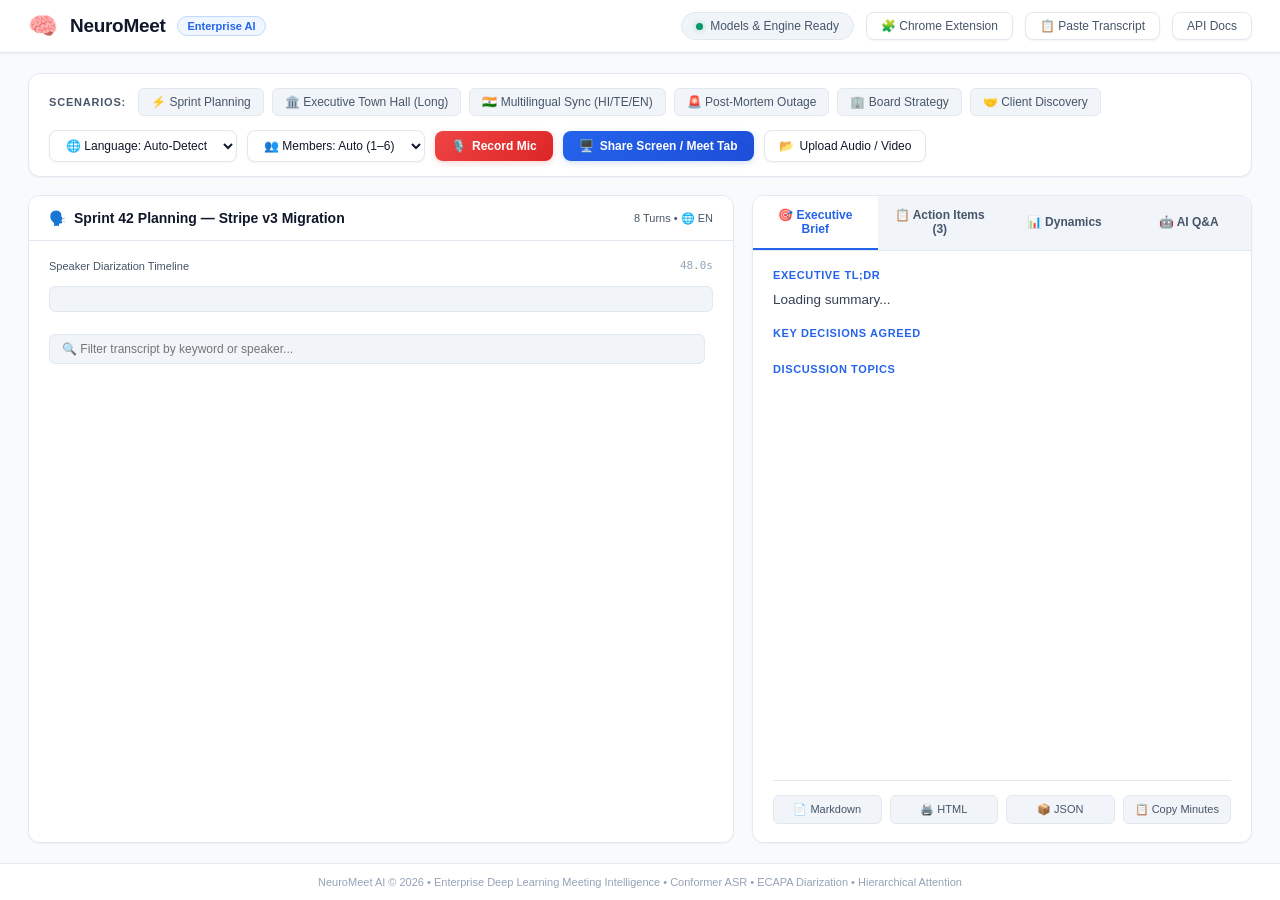
==== commit 040a7eca: "feat: Fix multi-speaker diarization detection, overhaul Web Studio to executive light theme, and upd" ====
--- a/web/index.html
+++ b/web/index.html
@@ -7,66 +7,70 @@
   <link rel="icon" href="data:image/svg+xml,<svg xmlns='http://www.w3.org/2000/svg' viewBox='0 0 100 100'><text y='.9em' font-size='90'>🧠</text></svg>">
   <style>
     :root {
-      --bg-dark: #090d16;
-      --bg-surface: #0f172a;
-      --bg-card: #131d33;
-      --bg-card-hover: #18233e;
-      --border-subtle: rgba(255, 255, 255, 0.08);
-      --border-focus: #38bdf8;
-      --text-main: #f8fafc;
-      --text-muted: #94a3b8;
-      --text-dim: #64748b;
-      --accent-blue: #38bdf8;
-      --accent-indigo: #6366f1;
-      --accent-emerald: #10b981;
-      --accent-amber: #f59e0b;
-      --accent-rose: #f43f5e;
-      --spk-0: #38bdf8;
-      --spk-1: #a855f7;
-      --spk-2: #10b981;
-      --spk-3: #f59e0b;
-      --spk-4: #ec4899;
-      --spk-5: #06b6d4;
+      --bg-body: #f8fafc;
+      --bg-surface: #ffffff;
+      --bg-muted: #f1f5f9;
+      --bg-card-hover: #f8fafc;
+      --border-subtle: #e2e8f0;
+      --border-strong: #cbd5e1;
+      --border-focus: #2563eb;
+      --text-main: #0f172a;
+      --text-muted: #475569;
+      --text-dim: #94a3b8;
+      --accent-blue: #2563eb;
+      --accent-indigo: #4f46e5;
+      --accent-emerald: #059669;
+      --accent-amber: #d97706;
+      --accent-rose: #e11d48;
+      --spk-0: #1d4ed8;
+      --spk-1: #7e22ce;
+      --spk-2: #047857;
+      --spk-3: #b45309;
+      --spk-4: #be185d;
+      --spk-5: #0e7490;
+      --shadow-sm: 0 1px 2px 0 rgba(15, 23, 42, 0.05);
+      --shadow-md: 0 4px 6px -1px rgba(15, 23, 42, 0.07), 0 2px 4px -2px rgba(15, 23, 42, 0.04);
+      --shadow-lg: 0 10px 15px -3px rgba(15, 23, 42, 0.08), 0 4px 6px -4px rgba(15, 23, 42, 0.04);
     }
     * { box-sizing: border-box; margin: 0; padding: 0; font-family: -apple-system, BlinkMacSystemFont, "Segoe UI", Roboto, "Inter", sans-serif; }
-    body { background: var(--bg-dark); color: var(--text-main); min-height: 100vh; display: flex; flex-direction: column; overflow-x: hidden; }
+    body { background: var(--bg-body); color: var(--text-main); min-height: 100vh; display: flex; flex-direction: column; overflow-x: hidden; }
 
     /* Header */
-    header { background: rgba(15, 23, 42, 0.9); backdrop-filter: blur(14px); border-bottom: 1px solid var(--border-subtle); padding: 12px 28px; display: flex; justify-content: space-between; align-items: center; position: sticky; top: 0; z-index: 50; }
+    header { background: rgba(255, 255, 255, 0.96); backdrop-filter: blur(12px); border-bottom: 1px solid var(--border-subtle); padding: 12px 28px; display: flex; justify-content: space-between; align-items: center; position: sticky; top: 0; z-index: 50; box-shadow: var(--shadow-sm); }
     .logo-group { display: flex; align-items: center; gap: 12px; }
     .logo-icon { font-size: 24px; }
-    .logo-title { font-size: 19px; font-weight: 700; letter-spacing: -0.3px; background: linear-gradient(135deg, #38bdf8, #818cf8); -webkit-background-clip: text; -webkit-text-fill-color: transparent; }
-    .logo-badge { font-size: 11px; background: rgba(56, 189, 248, 0.12); color: var(--accent-blue); padding: 3px 9px; border-radius: 20px; border: 1px solid rgba(56, 189, 248, 0.25); font-weight: 600; }
+    .logo-title { font-size: 19px; font-weight: 700; letter-spacing: -0.3px; color: #0f172a; }
+    .logo-badge { font-size: 11px; background: #eff6ff; color: var(--accent-blue); padding: 3px 9px; border-radius: 20px; border: 1px solid #bfdbfe; font-weight: 600; }
     .header-actions { display: flex; align-items: center; gap: 12px; }
-    .status-pill { display: flex; align-items: center; gap: 7px; font-size: 12px; color: var(--text-muted); background: rgba(255, 255, 255, 0.03); padding: 6px 14px; border-radius: 20px; border: 1px solid var(--border-subtle); }
-    .status-dot { width: 7px; height: 7px; border-radius: 50%; background: var(--accent-emerald); box-shadow: 0 0 8px var(--accent-emerald); }
-    .btn-nav { background: rgba(255, 255, 255, 0.04); color: var(--text-muted); border: 1px solid var(--border-subtle); padding: 6px 14px; border-radius: 8px; font-size: 12px; font-weight: 500; cursor: pointer; transition: all 0.2s; text-decoration: none; display: flex; align-items: center; gap: 6px; }
-    .btn-nav:hover { background: rgba(255, 255, 255, 0.08); color: var(--text-main); border-color: rgba(255, 255, 255, 0.15); }
+    .status-pill { display: flex; align-items: center; gap: 7px; font-size: 12px; color: var(--text-muted); background: var(--bg-muted); padding: 6px 14px; border-radius: 20px; border: 1px solid var(--border-subtle); }
+    .status-dot { width: 7px; height: 7px; border-radius: 50%; background: var(--accent-emerald); box-shadow: 0 0 6px rgba(5, 150, 105, 0.4); }
+    .btn-nav { background: #ffffff; color: var(--text-muted); border: 1px solid var(--border-subtle); padding: 6px 14px; border-radius: 8px; font-size: 12px; font-weight: 500; cursor: pointer; transition: all 0.2s; text-decoration: none; display: flex; align-items: center; gap: 6px; box-shadow: var(--shadow-sm); }
+    .btn-nav:hover { background: var(--bg-muted); color: var(--text-main); border-color: var(--border-strong); }
 
     /* Main Container */
     main { flex: 1; padding: 20px 28px; max-width: 1680px; margin: 0 auto; width: 100%; display: flex; flex-direction: column; gap: 18px; }
 
     /* Control Toolbar */
-    .toolbar-card { background: var(--bg-surface); border: 1px solid var(--border-subtle); border-radius: 12px; padding: 14px 20px; display: flex; flex-wrap: wrap; justify-content: space-between; align-items: center; gap: 14px; }
+    .toolbar-card { background: var(--bg-surface); border: 1px solid var(--border-subtle); border-radius: 12px; padding: 14px 20px; display: flex; flex-wrap: wrap; justify-content: space-between; align-items: center; gap: 14px; box-shadow: var(--shadow-sm); }
     .scenario-picker { display: flex; align-items: center; gap: 8px; flex-wrap: wrap; }
-    .scenario-label { font-size: 11px; color: var(--text-dim); font-weight: 700; text-transform: uppercase; letter-spacing: 0.8px; margin-right: 4px; }
-    .btn-scenario { background: rgba(255, 255, 255, 0.03); color: var(--text-muted); border: 1px solid var(--border-subtle); padding: 6px 12px; border-radius: 6px; font-size: 12px; font-weight: 500; cursor: pointer; transition: all 0.15s; }
-    .btn-scenario:hover, .btn-scenario.active { background: rgba(56, 189, 248, 0.12); border-color: var(--accent-blue); color: var(--accent-blue); }
+    .scenario-label { font-size: 11px; color: var(--text-muted); font-weight: 700; text-transform: uppercase; letter-spacing: 0.8px; margin-right: 4px; }
+    .btn-scenario { background: var(--bg-muted); color: var(--text-muted); border: 1px solid var(--border-subtle); padding: 6px 12px; border-radius: 6px; font-size: 12px; font-weight: 500; cursor: pointer; transition: all 0.15s; }
+    .btn-scenario:hover, .btn-scenario.active { background: #eff6ff; border-color: var(--accent-blue); color: var(--accent-blue); font-weight: 600; }
     .action-controls { display: flex; align-items: center; gap: 10px; flex-wrap: wrap; }
-    .select-lang { background: #070d18; color: #cbd5e1; border: 1px solid var(--border-subtle); border-radius: 8px; padding: 7px 12px; font-size: 12px; outline: none; cursor: pointer; transition: 0.15s; }
-    .select-lang:focus { border-color: var(--accent-blue); }
-    .btn-record { background: linear-gradient(135deg, #ef4444, #dc2626); color: white; border: none; padding: 8px 16px; border-radius: 8px; font-size: 12px; font-weight: 600; cursor: pointer; display: flex; align-items: center; gap: 6px; transition: 0.2s; box-shadow: 0 2px 8px rgba(239, 68, 68, 0.25); }
+    .select-control { background: #ffffff; color: var(--text-main); border: 1px solid var(--border-subtle); border-radius: 8px; padding: 7px 12px; font-size: 12px; outline: none; cursor: pointer; transition: 0.15s; font-weight: 500; box-shadow: var(--shadow-sm); }
+    .select-control:focus { border-color: var(--accent-blue); }
+    .btn-record { background: linear-gradient(135deg, #ef4444, #dc2626); color: white; border: none; padding: 8px 16px; border-radius: 8px; font-size: 12px; font-weight: 600; cursor: pointer; display: flex; align-items: center; gap: 6px; transition: 0.2s; box-shadow: 0 2px 6px rgba(220, 38, 38, 0.2); }
     .btn-record:hover { filter: brightness(1.08); }
     .btn-record.recording { animation: pulse-red 1.5s infinite; }
     @keyframes pulse-red { 0%, 100% { box-shadow: 0 0 0 0 rgba(239, 68, 68, 0.7); } 50% { box-shadow: 0 0 0 8px rgba(239, 68, 68, 0); } }
-    .btn-screen { background: linear-gradient(135deg, #6366f1, #3b82f6); color: white; border: none; padding: 8px 16px; border-radius: 8px; font-size: 12px; font-weight: 600; cursor: pointer; display: flex; align-items: center; gap: 6px; transition: 0.2s; }
+    .btn-screen { background: linear-gradient(135deg, #2563eb, #1d4ed8); color: white; border: none; padding: 8px 16px; border-radius: 8px; font-size: 12px; font-weight: 600; cursor: pointer; display: flex; align-items: center; gap: 6px; transition: 0.2s; box-shadow: 0 2px 6px rgba(37, 99, 235, 0.2); }
     .btn-screen:hover { filter: brightness(1.08); }
-    .btn-upload { background: rgba(255, 255, 255, 0.05); color: var(--text-main); border: 1px solid var(--border-subtle); padding: 8px 14px; border-radius: 8px; font-size: 12px; cursor: pointer; display: flex; align-items: center; gap: 6px; transition: 0.2s; }
+    .btn-upload { background: #ffffff; color: var(--text-main); border: 1px solid var(--border-subtle); padding: 8px 14px; border-radius: 8px; font-size: 12px; cursor: pointer; display: flex; align-items: center; gap: 6px; transition: 0.2s; font-weight: 500; box-shadow: var(--shadow-sm); }
     .btn-upload:hover { border-color: var(--accent-blue); color: var(--accent-blue); }
 
     /* Audio Visualizer & Waveform */
-    #visualizer-panel { display: none; background: #070d18; border: 1px solid var(--border-subtle); border-radius: 10px; padding: 12px 18px; align-items: center; gap: 16px; }
-    #waveCanvas { flex: 1; height: 42px; background: #040811; border-radius: 6px; }
+    #visualizer-panel { display: none; background: #ffffff; border: 1px solid var(--border-subtle); border-radius: 10px; padding: 12px 18px; align-items: center; gap: 16px; box-shadow: var(--shadow-sm); }
+    #waveCanvas { flex: 1; height: 42px; background: var(--bg-muted); border-radius: 6px; border: 1px solid var(--border-subtle); }
     .timer-badge { font-family: monospace; font-size: 15px; font-weight: bold; color: var(--accent-rose); min-width: 50px; }
 
     /* 2-Column Responsive Dashboard */
@@ -74,114 +78,116 @@
     @media (max-width: 1200px) { .dashboard-grid { grid-template-columns: 1fr; } }
 
     /* Card Containers */
-    .card { background: var(--bg-surface); border: 1px solid var(--border-subtle); border-radius: 12px; overflow: hidden; display: flex; flex-direction: column; }
-    .card-header { padding: 14px 20px; border-bottom: 1px solid var(--border-subtle); display: flex; justify-content: space-between; align-items: center; background: rgba(255, 255, 255, 0.01); }
+    .card { background: var(--bg-surface); border: 1px solid var(--border-subtle); border-radius: 12px; overflow: hidden; display: flex; flex-direction: column; box-shadow: var(--shadow-sm); }
+    .card-header { padding: 14px 20px; border-bottom: 1px solid var(--border-subtle); display: flex; justify-content: space-between; align-items: center; background: #ffffff; }
     .card-title { font-size: 14px; font-weight: 700; display: flex; align-items: center; gap: 8px; color: var(--text-main); }
-    .card-body { padding: 18px 20px; flex: 1; overflow-y: auto; display: flex; flex-direction: column; gap: 14px; }
+    .card-body { padding: 18px 20px; flex: 1; overflow-y: auto; display: flex; flex-direction: column; gap: 14px; background: #ffffff; }
 
     /* Diarization Bar */
-    .diarization-bar { display: flex; height: 26px; border-radius: 6px; overflow: hidden; background: #070d18; border: 1px solid var(--border-subtle); }
+    .diarization-bar { display: flex; height: 26px; border-radius: 6px; overflow: hidden; background: var(--bg-muted); border: 1px solid var(--border-subtle); }
     .diar-segment { height: 100%; transition: opacity 0.2s; cursor: pointer; }
-    .diar-segment:hover { opacity: 0.75; }
+    .diar-segment:hover { opacity: 0.8; }
     .timeline-legend { display: flex; gap: 12px; flex-wrap: wrap; font-size: 11px; margin-top: -6px; }
-    .legend-item { display: flex; align-items: center; gap: 6px; color: var(--text-muted); }
+    .legend-item { display: flex; align-items: center; gap: 6px; color: var(--text-muted); font-weight: 500; }
     .legend-color { width: 10px; height: 10px; border-radius: 2px; }
 
     /* Search & Filter Toolbar for Long Transcripts */
     .transcript-toolbar { display: flex; gap: 8px; align-items: center; }
-    .transcript-search { flex: 1; background: #070d18; border: 1px solid var(--border-subtle); border-radius: 6px; padding: 7px 12px; font-size: 12px; color: var(--text-main); outline: none; transition: 0.15s; }
-    .transcript-search:focus { border-color: var(--accent-blue); }
+    .transcript-search { flex: 1; background: var(--bg-muted); border: 1px solid var(--border-subtle); border-radius: 6px; padding: 7px 12px; font-size: 12px; color: var(--text-main); outline: none; transition: 0.15s; }
+    .transcript-search:focus { border-color: var(--accent-blue); background: #ffffff; }
     .search-counter { font-size: 11px; color: var(--text-dim); }
 
     /* Transcript Scroll Feed */
     .transcript-feed { display: flex; flex-direction: column; gap: 10px; max-height: 520px; overflow-y: auto; padding-right: 4px; }
-    .turn-card { background: rgba(255, 255, 255, 0.02); border: 1px solid var(--border-subtle); border-radius: 8px; padding: 12px 14px; transition: all 0.15s; }
-    .turn-card:hover { border-color: rgba(56, 189, 248, 0.35); background: rgba(255, 255, 255, 0.03); }
+    .turn-card { background: #ffffff; border: 1px solid var(--border-subtle); border-radius: 8px; padding: 12px 14px; transition: all 0.15s; box-shadow: var(--shadow-sm); }
+    .turn-card:hover { border-color: var(--accent-blue); background: #f8fafc; }
     .turn-header { display: flex; justify-content: space-between; align-items: center; margin-bottom: 6px; }
     .turn-speaker { font-weight: 600; font-size: 12px; display: flex; align-items: center; gap: 6px; }
-    .speaker-dot { width: 7px; height: 7px; border-radius: 50%; }
+    .speaker-dot { width: 8px; height: 8px; border-radius: 50%; }
     .turn-meta { font-size: 10px; color: var(--text-dim); display: flex; align-items: center; gap: 8px; font-family: monospace; }
-    .turn-text { font-size: 13.5px; color: #cbd5e1; line-height: 1.5; }
-    .turn-tag { font-size: 9px; padding: 2px 5px; border-radius: 3px; font-weight: 700; letter-spacing: 0.3px; }
-    .tag-hi { background: rgba(249, 115, 22, 0.15); color: #fb923c; border: 1px solid rgba(249, 115, 22, 0.3); }
-    .tag-te { background: rgba(168, 85, 247, 0.15); color: #c084fc; border: 1px solid rgba(168, 85, 247, 0.3); }
-    .tag-en { background: rgba(56, 189, 248, 0.15); color: #38bdf8; border: 1px solid rgba(56, 189, 248, 0.3); }
-    .translation-box { margin-top: 6px; padding: 6px 10px; background: rgba(99, 102, 241, 0.05); border-left: 2px solid var(--accent-indigo); border-radius: 4px; font-size: 12px; color: #94a3b8; line-height: 1.4; }
+    .turn-text { font-size: 13.5px; color: #334155; line-height: 1.5; }
+    .turn-tag { font-size: 9px; padding: 2px 6px; border-radius: 4px; font-weight: 700; letter-spacing: 0.3px; }
+    .tag-hi { background: #fff7ed; color: #c2410c; border: 1px solid #fed7aa; }
+    .tag-te { background: #faf5ff; color: #7e22ce; border: 1px solid #e9d5ff; }
+    .tag-en { background: #eff6ff; color: #1d4ed8; border: 1px solid #bfdbfe; }
+    .translation-box { margin-top: 6px; padding: 6px 10px; background: #f8fafc; border-left: 3px solid var(--accent-indigo); border-radius: 4px; font-size: 12px; color: #475569; line-height: 1.4; }
 
     /* Right Column: Tabbed Intelligence Panel */
-    .tabs-header { display: flex; background: rgba(255, 255, 255, 0.02); border-bottom: 1px solid var(--border-subtle); }
+    .tabs-header { display: flex; background: var(--bg-muted); border-bottom: 1px solid var(--border-subtle); }
     .tab-btn { flex: 1; padding: 12px 10px; background: transparent; border: none; color: var(--text-muted); font-size: 12px; font-weight: 600; cursor: pointer; border-bottom: 2px solid transparent; transition: all 0.15s; text-align: center; }
-    .tab-btn.active { color: var(--accent-blue); border-bottom-color: var(--accent-blue); background: rgba(56, 189, 248, 0.04); }
+    .tab-btn.active { color: var(--accent-blue); border-bottom-color: var(--accent-blue); background: #ffffff; font-weight: 700; }
 
     /* Executive Brief Tab */
     .summary-section { margin-bottom: 16px; }
     .summary-heading { font-size: 11px; font-weight: 700; color: var(--accent-blue); text-transform: uppercase; margin-bottom: 8px; letter-spacing: 0.6px; display: flex; justify-content: space-between; align-items: center; }
-    .summary-text { font-size: 13.5px; color: #cbd5e1; line-height: 1.6; }
+    .summary-text { font-size: 13.5px; color: #334155; line-height: 1.6; }
     .decisions-list { display: flex; flex-direction: column; gap: 7px; }
-    .decision-item { background: rgba(56, 189, 248, 0.04); border-left: 3px solid var(--accent-blue); padding: 9px 12px; font-size: 12.5px; border-radius: 0 6px 6px 0; color: #e2e8f0; line-height: 1.4; }
+    .decision-item { background: #eff6ff; border-left: 3px solid var(--accent-blue); padding: 9px 12px; font-size: 12.5px; border-radius: 0 6px 6px 0; color: #1e3a8a; line-height: 1.4; font-weight: 500; }
     .topic-badges { display: flex; flex-wrap: wrap; gap: 6px; }
-    .topic-pill { background: rgba(255, 255, 255, 0.04); border: 1px solid var(--border-subtle); padding: 4px 9px; border-radius: 20px; font-size: 11.5px; color: var(--text-muted); }
+    .topic-pill { background: var(--bg-muted); border: 1px solid var(--border-subtle); padding: 4px 9px; border-radius: 20px; font-size: 11.5px; color: var(--text-muted); font-weight: 500; }
 
     /* Long Meeting Chapters Breakdown */
     .chapters-list { display: flex; flex-direction: column; gap: 8px; }
-    .chapter-card { background: rgba(255, 255, 255, 0.02); border: 1px solid var(--border-subtle); border-radius: 6px; padding: 10px 12px; }
-    .chapter-title { font-size: 12px; font-weight: 700; color: #f1f5f9; display: flex; justify-content: space-between; align-items: center; }
+    .chapter-card { background: #f8fafc; border: 1px solid var(--border-subtle); border-radius: 6px; padding: 10px 12px; transition: 0.15s; cursor: pointer; }
+    .chapter-card:hover { border-color: var(--accent-blue); background: #eff6ff; }
+    .chapter-title { font-size: 12px; font-weight: 700; color: #0f172a; display: flex; justify-content: space-between; align-items: center; }
     .chapter-summary { font-size: 12px; color: var(--text-muted); margin-top: 4px; line-height: 1.4; }
 
     /* Action Items Tab */
     .actions-list { display: flex; flex-direction: column; gap: 9px; }
-    .action-row { background: rgba(255, 255, 255, 0.02); border: 1px solid var(--border-subtle); border-radius: 8px; padding: 12px 14px; display: flex; flex-direction: column; gap: 7px; transition: 0.15s; }
-    .action-row:hover { border-color: rgba(255, 255, 255, 0.15); background: rgba(255, 255, 255, 0.03); }
+    .action-row { background: #ffffff; border: 1px solid var(--border-subtle); border-radius: 8px; padding: 12px 14px; display: flex; flex-direction: column; gap: 7px; transition: 0.15s; box-shadow: var(--shadow-sm); }
+    .action-row:hover { border-color: var(--border-strong); background: #f8fafc; }
     .action-top { display: flex; justify-content: space-between; align-items: flex-start; gap: 8px; }
     .action-checkbox-group { display: flex; align-items: flex-start; gap: 9px; flex: 1; }
-    .action-task { font-size: 13px; font-weight: 600; color: #f1f5f9; line-height: 1.4; }
-    .action-meta { display: flex; gap: 12px; font-size: 11px; color: var(--text-muted); }
+    .action-task { font-size: 13px; font-weight: 600; color: #0f172a; line-height: 1.4; }
+    .action-meta { display: flex; gap: 12px; font-size: 11px; color: var(--text-muted); font-weight: 500; }
     .prio-badge { padding: 2px 6px; border-radius: 4px; font-size: 10px; font-weight: 700; text-transform: uppercase; }
-    .prio-urgent { background: rgba(244, 63, 94, 0.15); color: var(--accent-rose); border: 1px solid rgba(244, 63, 94, 0.3); }
-    .prio-high { background: rgba(245, 158, 11, 0.15); color: var(--accent-amber); border: 1px solid rgba(245, 158, 11, 0.3); }
-    .prio-medium { background: rgba(56, 189, 248, 0.15); color: var(--accent-blue); border: 1px solid rgba(56, 189, 248, 0.3); }
-    .prio-low { background: rgba(16, 185, 129, 0.15); color: var(--accent-emerald); border: 1px solid rgba(16, 185, 129, 0.3); }
+    .prio-urgent { background: #ffe4e6; color: #be123c; border: 1px solid #fecdd3; }
+    .prio-high { background: #fef3c7; color: #b45309; border: 1px solid #fde68a; }
+    .prio-medium { background: #eff6ff; color: #1d4ed8; border: 1px solid #bfdbfe; }
+    .prio-low { background: #d1fae5; color: #047857; border: 1px solid #a7f3d0; }
 
     /* Health & Analytics Tab */
-    .health-score-card { background: linear-gradient(135deg, rgba(56, 189, 248, 0.08), rgba(99, 102, 241, 0.08)); border: 1px solid rgba(56, 189, 248, 0.25); border-radius: 10px; padding: 16px; display: flex; align-items: center; justify-content: space-between; margin-bottom: 16px; }
-    .score-circle { width: 62px; height: 62px; border-radius: 50%; border: 3px solid var(--accent-blue); display: flex; flex-direction: column; align-items: center; justify-content: center; font-weight: 800; font-size: 20px; color: var(--accent-blue); }
-    .score-label { font-size: 8px; color: var(--text-muted); }
+    .health-score-card { background: linear-gradient(135deg, #eff6ff, #f5f3ff); border: 1px solid #bfdbfe; border-radius: 10px; padding: 16px; display: flex; align-items: center; justify-content: space-between; margin-bottom: 16px; }
+    .score-circle { width: 62px; height: 62px; border-radius: 50%; border: 3px solid var(--accent-blue); background: #ffffff; display: flex; flex-direction: column; align-items: center; justify-content: center; font-weight: 800; font-size: 20px; color: var(--accent-blue); box-shadow: var(--shadow-sm); }
+    .score-label { font-size: 8px; color: var(--text-muted); font-weight: 700; }
     .talktime-bars { display: flex; flex-direction: column; gap: 8px; margin-top: 8px; }
     .talktime-row { display: flex; align-items: center; gap: 10px; font-size: 12px; }
-    .talktime-name { width: 110px; white-space: nowrap; overflow: hidden; text-overflow: ellipsis; color: var(--text-muted); }
-    .talktime-bar-bg { flex: 1; height: 8px; background: #070d18; border-radius: 4px; overflow: hidden; }
+    .talktime-name { width: 110px; white-space: nowrap; overflow: hidden; text-overflow: ellipsis; color: var(--text-muted); font-weight: 500; }
+    .talktime-bar-bg { flex: 1; height: 8px; background: var(--bg-muted); border-radius: 4px; overflow: hidden; }
     .talktime-bar-fill { height: 100%; border-radius: 4px; }
-    .talktime-pct { width: 36px; text-align: right; font-weight: 600; color: #f1f5f9; font-size: 11px; }
+    .talktime-pct { width: 36px; text-align: right; font-weight: 600; color: #0f172a; font-size: 11px; }
 
     /* AI Q&A Tab */
     .qa-quick-chips { display: flex; gap: 6px; flex-wrap: wrap; margin-bottom: 12px; }
-    .qa-chip { background: rgba(255, 255, 255, 0.04); border: 1px solid var(--border-subtle); color: var(--text-muted); padding: 4px 10px; border-radius: 14px; font-size: 11px; cursor: pointer; transition: 0.15s; }
-    .qa-chip:hover { border-color: var(--accent-indigo); color: #c7d2fe; }
+    .qa-chip { background: var(--bg-muted); border: 1px solid var(--border-subtle); color: var(--text-muted); padding: 4px 10px; border-radius: 14px; font-size: 11px; cursor: pointer; transition: 0.15s; font-weight: 500; }
+    .qa-chip:hover { border-color: var(--accent-indigo); color: var(--accent-indigo); background: #f5f3ff; }
     .qa-input-group { display: flex; gap: 8px; margin-bottom: 12px; }
-    .qa-input { flex: 1; background: #070d18; border: 1px solid var(--border-subtle); border-radius: 8px; padding: 9px 12px; color: var(--text-main); font-size: 12.5px; outline: none; transition: 0.15s; }
+    .qa-input { flex: 1; background: #ffffff; border: 1px solid var(--border-subtle); border-radius: 8px; padding: 9px 12px; color: var(--text-main); font-size: 12.5px; outline: none; transition: 0.15s; }
     .qa-input:focus { border-color: var(--accent-indigo); }
     .btn-qa { background: var(--accent-indigo); color: white; border: none; padding: 0 16px; border-radius: 8px; font-size: 12px; font-weight: 600; cursor: pointer; }
-    .qa-result-card { display: none; background: #070d18; border: 1px solid rgba(99, 102, 241, 0.35); border-radius: 8px; padding: 14px; font-size: 12.5px; }
-    .qa-answer { color: #f1f5f9; margin-bottom: 8px; line-height: 1.5; }
+    .btn-qa:hover { filter: brightness(1.08); }
+    .qa-result-card { display: none; background: #f8fafc; border: 1px solid #c7d2fe; border-radius: 8px; padding: 14px; font-size: 12.5px; }
+    .qa-answer { color: #1e1b4b; margin-bottom: 8px; line-height: 1.5; font-weight: 500; }
     .qa-citation { font-size: 11px; color: var(--text-muted); border-left: 2px solid var(--accent-indigo); padding-left: 8px; }
 
     /* Export Bar */
     .export-bar { display: flex; gap: 8px; margin-top: auto; padding-top: 14px; border-top: 1px solid var(--border-subtle); }
-    .btn-export { flex: 1; background: rgba(255, 255, 255, 0.03); color: var(--text-muted); border: 1px solid var(--border-subtle); padding: 7px; border-radius: 6px; font-size: 11px; font-weight: 500; cursor: pointer; text-align: center; transition: 0.15s; }
-    .btn-export:hover { background: rgba(255, 255, 255, 0.07); color: var(--text-main); border-color: rgba(255, 255, 255, 0.15); }
+    .btn-export { flex: 1; background: var(--bg-muted); color: var(--text-muted); border: 1px solid var(--border-subtle); padding: 7px; border-radius: 6px; font-size: 11px; font-weight: 500; cursor: pointer; text-align: center; transition: 0.15s; }
+    .btn-export:hover { background: #ffffff; color: var(--text-main); border-color: var(--border-strong); }
 
     /* Floating Toast Notification */
-    #toast-notification { position: fixed; bottom: 24px; right: 24px; background: #0f172a; border: 1px solid var(--accent-blue); color: var(--text-main); padding: 10px 18px; border-radius: 8px; font-size: 12px; font-weight: 500; z-index: 1000; box-shadow: 0 8px 24px rgba(0, 0, 0, 0.5); display: none; align-items: center; gap: 8px; animation: slide-in 0.2s ease-out; }
+    #toast-notification { position: fixed; bottom: 24px; right: 24px; background: #0f172a; border: 1px solid #334155; color: #ffffff; padding: 10px 18px; border-radius: 8px; font-size: 12px; font-weight: 500; z-index: 1000; box-shadow: var(--shadow-lg); display: none; align-items: center; gap: 8px; animation: slide-in 0.2s ease-out; }
     @keyframes slide-in { from { transform: translateY(12px); opacity: 0; } to { transform: translateY(0); opacity: 1; } }
 
     /* Modal / Paste transcript */
-    #transcriptModal { display: none; position: fixed; inset: 0; background: rgba(0, 0, 0, 0.7); backdrop-filter: blur(4px); z-index: 100; align-items: center; justify-content: center; }
-    .modal-content { background: var(--bg-surface); border: 1px solid var(--border-subtle); border-radius: 12px; width: 90%; max-width: 620px; padding: 22px; display: flex; flex-direction: column; gap: 12px; }
-    .modal-textarea { width: 100%; height: 210px; background: #070d18; border: 1px solid var(--border-subtle); border-radius: 8px; padding: 12px; color: var(--text-main); font-size: 12.5px; resize: vertical; outline: none; font-family: monospace; }
-    .modal-textarea:focus { border-color: var(--accent-blue); }
+    #transcriptModal { display: none; position: fixed; inset: 0; background: rgba(15, 23, 42, 0.4); backdrop-filter: blur(4px); z-index: 100; align-items: center; justify-content: center; }
+    .modal-content { background: #ffffff; border: 1px solid var(--border-subtle); border-radius: 12px; width: 90%; max-width: 620px; padding: 22px; display: flex; flex-direction: column; gap: 12px; box-shadow: var(--shadow-lg); }
+    .modal-textarea { width: 100%; height: 210px; background: var(--bg-muted); border: 1px solid var(--border-subtle); border-radius: 8px; padding: 12px; color: var(--text-main); font-size: 12.5px; resize: vertical; outline: none; font-family: monospace; }
+    .modal-textarea:focus { border-color: var(--accent-blue); background: #ffffff; }
 
     /* Footer */
-    footer { border-top: 1px solid var(--border-subtle); padding: 12px 28px; text-align: center; font-size: 11px; color: var(--text-dim); background: rgba(15, 23, 42, 0.7); }
+    footer { border-top: 1px solid var(--border-subtle); padding: 12px 28px; text-align: center; font-size: 11px; color: var(--text-dim); background: #ffffff; }
   </style>
 </head>
 <body>
@@ -220,11 +226,19 @@
         <button class="btn-scenario" onclick="loadScenario('client_discovery')">🤝 Client Discovery</button>
       </div>
       <div class="action-controls">
-        <select id="meetingLanguageSelect" class="select-lang" title="Speech Recognition & Translation Target Language">
-          <option value="auto">🌐 Auto-Detect (HI / TE / EN)</option>
+        <select id="meetingLanguageSelect" class="select-control" title="Speech Recognition & Translation Target Language">
+          <option value="auto">🌐 Language: Auto-Detect</option>
           <option value="en">🇬🇧 English</option>
           <option value="hi">🇮🇳 Hindi (हिन्दी)</option>
           <option value="te">🇮🇳 Telugu (తెలుగు)</option>
+        </select>
+        <select id="meetingSpeakersSelect" class="select-control" title="Target Members / Speakers">
+          <option value="auto">👥 Members: Auto (1–6)</option>
+          <option value="2">2 Members</option>
+          <option value="3">3 Members</option>
+          <option value="4">4 Members</option>
+          <option value="5">5 Members</option>
+          <option value="6">6 Members</option>
         </select>
         <button id="recordBtn" class="btn-record" onclick="toggleRecording()">
           <span>🎙️</span> <span id="recordBtnText">Record Mic</span>
@@ -243,7 +257,7 @@
     <div id="visualizer-panel">
       <span class="timer-badge" id="recordTimer">00:00</span>
       <canvas id="waveCanvas"></canvas>
-      <span style="font-size: 11px; color: var(--text-muted);">Real-time speech stream processing via Web Audio API...</span>
+      <span style="font-size: 11px; color: var(--text-muted);">Real-time speech stream processing via Web Audio API & VAD...</span>
     </div>
 
     <!-- Dashboard 2-Column Grid -->
@@ -255,7 +269,7 @@
             <span>🗣️</span>
             <span id="meetingTitle">Sprint 42 Planning — Stripe v3 Migration</span>
           </div>
-          <span style="font-size: 11px; color: var(--text-muted);" id="turnCountBadge">8 Turns • 🌐 EN</span>
+          <span style="font-size: 11px; color: var(--text-muted); font-weight: 500;" id="turnCountBadge">8 Turns • 🌐 EN</span>
         </div>
         <div class="card-body">
           <!-- Diarization Timeline Bar -->
@@ -325,7 +339,7 @@
             <div class="health-score-card">
               <div>
                 <div style="font-size: 11px; color: var(--accent-blue); font-weight: bold; letter-spacing:0.5px;">MEETING HEALTH SCORE</div>
-                <div id="healthCategory" style="font-size: 14px; font-weight: 700; color: #f1f5f9; margin: 3px 0;">Highly Productive</div>
+                <div id="healthCategory" style="font-size: 14px; font-weight: 700; color: #0f172a; margin: 3px 0;">Highly Productive</div>
                 <div id="healthSubscores" style="font-size: 11px; color: var(--text-muted);">Participation: 22/25 | Actionability: 32/35</div>
               </div>
               <div class="score-circle">
@@ -341,7 +355,7 @@
 
             <div class="summary-section">
               <div class="summary-heading">AI Coach Recommendations</div>
-              <ul id="coachRecs" style="font-size: 12.5px; color: #cbd5e1; padding-left: 18px; line-height: 1.5;"></ul>
+              <ul id="coachRecs" style="font-size: 12.5px; color: #334155; padding-left: 18px; line-height: 1.5;"></ul>
             </div>
           </div>
 
@@ -417,7 +431,8 @@
     let recordStartTime = 0;
     let timerInterval = null;
 
-    const speakerColors = ["#38bdf8", "#a855f7", "#10b981", "#f59e0b", "#ec4899", "#06b6d4"];
+    // High-contrast executive palette for light background
+    const speakerColors = ["#1d4ed8", "#7e22ce", "#047857", "#b45309", "#be185d", "#0e7490"];
 
     window.addEventListener("DOMContentLoaded", () => {
       loadScenario('sprint_planning');
@@ -449,54 +464,54 @@
     }
 
     function renderMeeting(data) {
-      if (!data || !Array.isArray(data.turns)) {
-        console.error("Invalid meeting data structure:", data);
-        alert(data?.detail || "Received invalid response from meeting service.");
-        return;
-      }
       currentMeetingData = data;
-      document.getElementById("meetingTitle").innerText = data.title || "Meeting Intelligence Session";
-      const langs = (data.detected_languages && data.detected_languages.length) ? data.detected_languages : ["en"];
-      const langStr = langs.map(l => l.toUpperCase()).join(" / ");
-      document.getElementById("turnCountBadge").innerText = `${data.turns.length} Turns • 🌐 ${langStr}`;
-      if (document.getElementById("totalDurLabel")) {
-        document.getElementById("totalDurLabel").innerText = `${(data.total_duration_sec || 0).toFixed(1)}s`;
-      }
-
-      // 1. Diarization Timeline
+
+      // 1. Title & Meta
+      document.getElementById("meetingTitle").innerText = data.title;
+      const langs = (data.detected_languages && data.detected_languages.length) ? data.detected_languages.join(", ").toUpperCase() : "EN";
+      document.getElementById("turnCountBadge").innerText = `${data.turns.length} Turns • 🌐 ${langs}`;
+      document.getElementById("totalDurLabel").innerText = `${data.total_duration_sec}s`;
+      document.getElementById("actionBadge").innerText = data.action_items.length;
+
+      // 2. Diarization Timeline
       renderDiarization(data.turns);
 
-      // 2. Transcript Feed
+      // 3. Transcript Feed
       renderTranscript(data.turns);
 
-      // 3. Executive Summary & Decisions
-      document.getElementById("execSummaryText").innerText = data.minutes.executive_summary;
-      const decList = document.getElementById("decisionsList");
-      decList.innerHTML = (data.minutes.key_decisions || []).map(d => `<div class="decision-item">📌 ${d}</div>`).join("");
-
-      const topList = document.getElementById("topicsList");
-      topList.innerHTML = (data.minutes.discussion_topics || []).map(t => `<span class="topic-pill">🏷️ ${t}</span>`).join("");
-
-      // 4. Chapters Section (for long meetings)
-      const chaptersSec = document.getElementById("chaptersSection");
-      const chaptersList = document.getElementById("chaptersList");
-      if (data.minutes.chapters && data.minutes.chapters.length > 1) {
-        chaptersSec.style.display = "block";
-        chaptersList.innerHTML = data.minutes.chapters.map(c => `
-          <div class="chapter-card">
+      // 4. Executive Summary
+      const m = data.minutes;
+      document.getElementById("execSummaryText").innerText = m.executive_summary || "No executive summary available.";
+
+      // Chapters Section (for long meetings)
+      const chapSec = document.getElementById("chaptersSection");
+      const chapList = document.getElementById("chaptersList");
+      if (m.chapters && m.chapters.length > 1) {
+        chapSec.style.display = "block";
+        chapList.innerHTML = m.chapters.map((ch, idx) => `
+          <div class="chapter-card" onclick="highlightTurn(${ch.start_turn})">
             <div class="chapter-title">
-              <span>${c.title}</span>
-              <span style="font-size:10px; color:var(--text-dim); font-family:monospace; cursor:pointer;" onclick="highlightTurn(${c.start_turn})">Turns #${c.start_turn + 1}–#${c.end_turn + 1} &rarr;</span>
-            </div>
-            <div class="chapter-summary">${c.summary}</div>
+              <span>${ch.title}</span>
+              <span style="font-size:10px; color:var(--accent-blue); font-family:monospace;">Turns ${ch.start_turn + 1}–${ch.end_turn + 1}</span>
+            </div>
+            <div class="chapter-summary">${ch.summary}</div>
           </div>
         `).join("");
       } else {
-        chaptersSec.style.display = "none";
-      }
+        chapSec.style.display = "none";
+      }
+
+      const decList = document.getElementById("decisionsList");
+      decList.innerHTML = (m.key_decisions && m.key_decisions.length)
+        ? m.key_decisions.map(d => `<div class="decision-item">📌 ${d}</div>`).join("")
+        : '<div style="font-size:12px; color:var(--text-dim);">No key decisions logged.</div>';
+
+      const topList = document.getElementById("topicsList");
+      topList.innerHTML = (m.discussion_topics && m.discussion_topics.length)
+        ? m.discussion_topics.map(t => `<span class="topic-pill">🏷️ ${t}</span>`).join("")
+        : '<span style="font-size:12px; color:var(--text-dim);">None</span>';
 
       // 5. Action Items
-      document.getElementById("actionBadge").innerText = data.action_items.length;
       const actList = document.getElementById("actionItemsList");
       actList.innerHTML = data.action_items.map(a => `
         <div class="action-row">
@@ -561,7 +576,7 @@
       turns.forEach((t, i) => {
         const dur = t.duration_sec || 2.0;
         const pct = (dur / totalDur) * 100.0;
-        const color = spkColorMap[t.speaker] || "#38bdf8";
+        const color = spkColorMap[t.speaker] || "#2563eb";
         const div = document.createElement("div");
         div.className = "diar-segment";
         div.style.width = `${pct}%`;
@@ -581,7 +596,7 @@
       });
 
       feed.innerHTML = turns.map((t, idx) => {
-        const color = spkColorMap[t.speaker] || "#38bdf8";
+        const color = spkColorMap[t.speaker] || "#2563eb";
         const lang = t.language || "en";
         const langBadges = {
           "hi": '<span class="turn-tag tag-hi">HI</span>',
@@ -590,7 +605,7 @@
         };
         const langBadge = langBadges[lang] || `<span class="turn-tag tag-en">${lang.toUpperCase()}</span>`;
         const translationHtml = (t.translation && t.translation.trim() !== t.text.trim()) 
-          ? `<div class="translation-box"><strong style="color:#818cf8;">Translation:</strong> ${t.translation}</div>` 
+          ? `<div class="translation-box"><strong style="color:var(--accent-indigo);">Translation:</strong> ${t.translation}</div>` 
           : '';
 
         return `
@@ -641,10 +656,10 @@
         el.style.display = "block";
         el.scrollIntoView({ behavior: "smooth", block: "center" });
         el.style.borderColor = "var(--accent-blue)";
-        el.style.background = "rgba(56, 189, 248, 0.12)";
+        el.style.background = "#eff6ff";
         setTimeout(() => {
           el.style.borderColor = "var(--border-subtle)";
-          el.style.background = "rgba(255, 255, 255, 0.02)";
+          el.style.background = "#ffffff";
         }, 1500);
       }
     }
@@ -749,10 +764,10 @@
       const dataArray = new Uint8Array(bufferLen);
       analyser.getByteTimeDomainData(dataArray);
 
-      ctx.fillStyle = "#040811";
+      ctx.fillStyle = "#f1f5f9";
       ctx.fillRect(0, 0, canvas.width, canvas.height);
       ctx.lineWidth = 2;
-      ctx.strokeStyle = "#38bdf8";
+      ctx.strokeStyle = "#2563eb";
       ctx.beginPath();
 
       const sliceWidth = canvas.width * 1.0 / bufferLen;
@@ -776,9 +791,14 @@
       const formData = new FormData();
       formData.append("file", audioBlob, `recording.${ext}`);
       formData.append("title", "Live Recorded Meeting Session");
+      
       const selLang = document.getElementById("meetingLanguageSelect")?.value;
       if (selLang && selLang !== "auto") {
         formData.append("language", selLang);
+      }
+      const selSpeakers = document.getElementById("meetingSpeakersSelect")?.value;
+      if (selSpeakers && selSpeakers !== "auto") {
+        formData.append("num_speakers", parseInt(selSpeakers, 10));
       }
 
       document.getElementById("systemStatus").innerText = "Transcribing Live Audio...";
@@ -804,9 +824,14 @@
       const formData = new FormData();
       formData.append("file", file);
       formData.append("title", file.name);
+
       const selLang = document.getElementById("meetingLanguageSelect")?.value;
       if (selLang && selLang !== "auto") {
         formData.append("language", selLang);
+      }
+      const selSpeakers = document.getElementById("meetingSpeakersSelect")?.value;
+      if (selSpeakers && selSpeakers !== "auto") {
+        formData.append("num_speakers", parseInt(selSpeakers, 10));
       }
 
       document.getElementById("systemStatus").innerText = "Analyzing Uploaded Recording...";
@@ -915,9 +940,14 @@
       const formData = new FormData();
       formData.append("file", blob, "meeting_screen_capture.webm");
       formData.append("title", "Live Screen & Tab Meeting Session");
+      
       const selLang = document.getElementById("meetingLanguageSelect")?.value;
       if (selLang && selLang !== "auto") {
         formData.append("language", selLang);
+      }
+      const selSpeakers = document.getElementById("meetingSpeakersSelect")?.value;
+      if (selSpeakers && selSpeakers !== "auto") {
+        formData.append("num_speakers", parseInt(selSpeakers, 10));
       }
 
       document.getElementById("systemStatus").innerText = "Transcribing Live Presentation Audio...";
